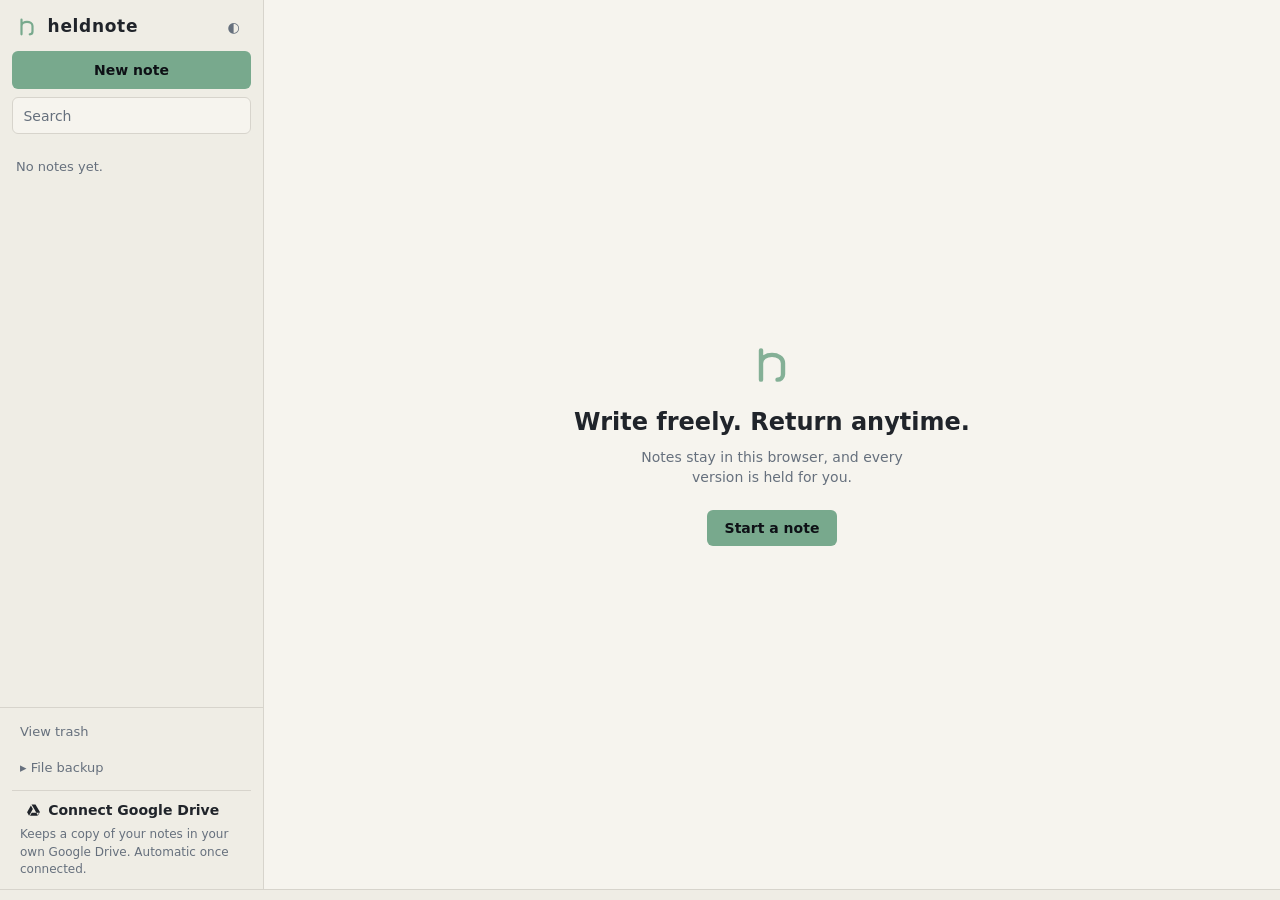
==== index.html @ 59166f47 "fix: QA round two — new-note focus race, hourly OAuth instead of per-action, honest backup status Ne" ====
<!doctype html>
<html lang="en">
<head>
  <meta charset="utf-8">
  <meta name="viewport" content="width=device-width, initial-scale=1">
  <title>Heldnote — local-first notes with version history</title>
  <meta name="description" content="Write freely. Return anytime. Local-first notes with version history.">
  <script>
    // Apply the stored theme before first paint to avoid a flash.
    try {
      const theme = localStorage.getItem('heldnote-theme');
      if (theme === 'dark' || theme === 'light') {
        document.documentElement.dataset.theme = theme;
      }
    } catch (e) { /* storage may be blocked; system preference applies */ }
  </script>
  <link rel="stylesheet" href="styles.css">
  <link rel="manifest" href="manifest.webmanifest">
  <link rel="icon" type="image/svg+xml" href="data:image/svg+xml,%3Csvg xmlns='http://www.w3.org/2000/svg' viewBox='0 0 36 36'%3E%3Crect x='2' y='3' width='32' height='22' rx='2' fill='%234E7A62' stroke='%2378A98D' stroke-width='1.5'/%3E%3Crect x='4' y='5' width='28' height='18' rx='1' fill='%230E1116'/%3E%3Cline x1='7' y1='10' x2='24' y2='10' stroke='%239FC7AE' stroke-width='1.2' stroke-linecap='round'/%3E%3Cline x1='7' y1='13.5' x2='22' y2='13.5' stroke='%239FC7AE' stroke-width='1.2' stroke-linecap='round'/%3E%3Cline x1='7' y1='17' x2='19' y2='17' stroke='%239FC7AE' stroke-width='1.2' stroke-linecap='round'/%3E%3Crect x='19.5' y='15.5' width='1.2' height='3' fill='%2378A98D'/%3E%3Crect x='15' y='25' width='6' height='4' fill='%234E7A62'/%3E%3Crect x='11' y='29' width='14' height='2.5' rx='1' fill='%234E7A62'/%3E%3C/svg%3E">
  <link rel="icon" type="image/png" sizes="32x32" href="icon-32.png">
  <link rel="apple-touch-icon" href="icon-180.png">
  <meta name="theme-color" content="#0E1116">
  <meta property="og:title" content="Heldnote">
  <meta property="og:description" content="Write freely. Return anytime. Local-first notes with version history.">
  <meta property="og:url" content="https://heldnote.app">
  <meta property="og:image" content="https://heldnote.app/icon-512.png">
</head>
<body>
  <div id="app">
    <div id="app-notices" aria-live="polite"></div>
    <aside id="notes-panel"></aside>
    <main id="editor-panel"></main>
    <aside id="history-panel" hidden></aside>
    <footer id="status-bar">
      <span id="status-revision"></span>
      <span id="status-retention"></span>
      <span id="status-notice" hidden></span>
      <span id="status-counts"></span>
    </footer>
  </div>
  <script type="module" src="app.js"></script>
</body>
</html>
---- styles.css ----
/* styles.css — Quiet Assurance. Tokens and rules from brand-brief.md §4–§7. */

:root {
  color-scheme: light dark;
  --ink-950: #0E1116;
  --ink-900: #171B22;
  --ink-800: #202630;
  --paper-100: #F2F0E8;
  --mist-400: #9CA6B4;
  --stone-300: #D7D4CC;
  --paper-50: #F6F4EE;
  --graphite-900: #20242A;
  --sage-500: #78A98D;
  --blue-500: #7295BA;
  --cyan-500: #73B8C8;
  --amber-500: #D4A65A;
  --coral-500: #D87970;

  --bg: var(--ink-950);
  --panel-bg: var(--ink-900);
  --elevated-bg: var(--ink-800);
  --text: var(--paper-100);
  --text-secondary: var(--mist-400);
  --border: var(--ink-800);
  --hover-bg: rgba(156, 166, 180, 0.08);
  --active-bg: rgba(156, 166, 180, 0.14);

  --font-ui: system-ui, -apple-system, BlinkMacSystemFont, "Segoe UI", sans-serif;
  --font-editor: ui-monospace, SFMono-Regular, Consolas, "Liberation Mono", monospace;

  --radius-control: 6px;
  --radius-panel: 8px;
  --radius-dialog: 10px;
  --motion-control: 150ms;
  --motion-panel: 210ms;
}

:root[data-theme="light"] {
  color-scheme: light;
  --bg: var(--paper-50);
  --panel-bg: #EFEDE5;
  --elevated-bg: #FFFFFF;
  --text: var(--graphite-900);
  --text-secondary: #66707D;
  --border: var(--stone-300);
  --hover-bg: rgba(32, 36, 42, 0.05);
  --active-bg: rgba(32, 36, 42, 0.09);
}

@media (prefers-color-scheme: light) {
  :root:not([data-theme="dark"]) {
    color-scheme: light;
    --bg: var(--paper-50);
    --panel-bg: #EFEDE5;
    --elevated-bg: #FFFFFF;
    --text: var(--graphite-900);
    --text-secondary: #66707D;
    --border: var(--stone-300);
    --hover-bg: rgba(32, 36, 42, 0.05);
    --active-bg: rgba(32, 36, 42, 0.09);
  }
}

@media (prefers-reduced-motion: reduce) {
  :root { --motion-control: 0ms; --motion-panel: 0ms; }
}

* { box-sizing: border-box; }

body {
  margin: 0;
  background: var(--bg);
  color: var(--text);
  font-family: var(--font-ui);
  font-size: 14px;
  line-height: 1.45;
}

button {
  font: inherit;
  color: inherit;
  background: none;
  border: none;
  border-radius: var(--radius-control);
  cursor: pointer;
  transition: background var(--motion-control) ease, border-color var(--motion-control) ease;
}
button:focus-visible, input:focus-visible, textarea:focus-visible, summary:focus-visible {
  outline: 2px solid var(--cyan-500);
  outline-offset: 2px;
}

/* ---- Frame -------------------------------------------------------------- */

#app {
  display: grid;
  grid-template-columns: 264px minmax(0, 1fr) auto;
  grid-template-rows: auto 1fr auto;
  height: 100vh;
  height: 100dvh;
}
#app-notices { grid-column: 1 / -1; grid-row: 1; }
#app-notices:empty { display: none; }
#app-notices .app-notice {
  padding: 0.55rem 1rem;
  border-bottom: 1px solid var(--border);
  background: var(--elevated-bg);
  color: var(--coral-500);
  font-size: 13px;
}
/* Browser-retention information (e.g. the standing Safari notice) is never
   colored like a save failure — brand-brief.md §4's usage rule keeps those
   two truths visually separate everywhere else in this app. */
#app-notices .app-notice.tone-info { color: var(--blue-500); }

/* ---- Sidebar ------------------------------------------------------------ */

#notes-panel {
  grid-column: 1;
  grid-row: 2;
  min-height: 0;
  display: flex;
  flex-direction: column;
  background: var(--panel-bg);
  border-right: 1px solid var(--border);
  position: relative; /* anchors the undo-banner overlay */
}

#brand {
  display: flex;
  align-items: center;
  gap: 0.6rem;
  padding: 0.9rem 1rem 0.75rem;
}
#brand svg { flex: none; display: block; }
#brand .brand-mark-stroke { stroke: var(--sage-500); }
#brand .wordmark {
  font-size: 17px;
  font-weight: 600;
  letter-spacing: 0.04em;
  color: var(--text);
}
#brand .brand-spacer { flex: 1; }

#theme-toggle {
  padding: 0.3rem 0.45rem;
  color: var(--text-secondary);
  line-height: 1;
}
#theme-toggle:hover { background: var(--hover-bg); color: var(--text); }

.sidebar-actions {
  display: flex;
  flex-direction: column;
  gap: 0.5rem;
  padding: 0 0.75rem 0.75rem;
}

#new-note {
  padding: 0.5rem 0.75rem;
  font-weight: 600;
  text-align: center;
  color: var(--ink-950);
  background: var(--sage-500);
  border: 1px solid transparent;
}
#new-note:hover { filter: brightness(1.07); }
#new-note:active { filter: brightness(0.96); }

#search {
  font: inherit;
  width: 100%;
  padding: 0.45rem 0.65rem;
  color: var(--text);
  background: var(--bg);
  border: 1px solid var(--border);
  border-radius: var(--radius-control);
}
#search::placeholder { color: var(--text-secondary); }

#note-list {
  list-style: none;
  margin: 0;
  padding: 0 0.5rem;
  overflow-y: auto;
  flex: 1;
  min-height: 0;
  scrollbar-width: thin;
  scrollbar-color: var(--border) transparent;
}
#note-list::-webkit-scrollbar { width: 8px; }
#note-list::-webkit-scrollbar-thumb { background: var(--border); border-radius: 4px; }
#note-list .list-heading {
  font-size: 12px;
  font-weight: 600;
  letter-spacing: 0.08em;
  text-transform: uppercase;
  color: var(--text-secondary);
  padding: 0.7rem 0.5rem 0.25rem;
}
#note-list .list-empty {
  padding: 0.75rem 0.5rem;
  color: var(--text-secondary);
  font-size: 13px;
}

.note-item {
  position: relative;
  border-radius: var(--radius-control);
  margin-bottom: 2px;
}
.note-item:hover { background: var(--hover-bg); }
.note-item.is-active {
  background: var(--active-bg);
  box-shadow: inset 2px 0 0 var(--sage-500);
}

.note-item .note-open {
  display: block;
  width: 100%;
  text-align: left;
  padding: 0.45rem 0.55rem;
  padding-right: 3.6rem;
}
.note-item .note-title {
  display: block;
  font-weight: 500;
  white-space: nowrap;
  overflow: hidden;
  text-overflow: ellipsis;
}
.note-item .note-time {
  display: block;
  font-size: 12px;
  color: var(--text-secondary);
  margin-top: 1px;
}

.note-item .note-actions {
  position: absolute;
  top: 50%;
  transform: translateY(-50%);
  right: 0.35rem;
  display: flex;
  gap: 2px;
  opacity: 0;
  transition: opacity var(--motion-control) ease;
}
.note-item:hover .note-actions,
.note-item:focus-within .note-actions { opacity: 1; }
.note-item.is-pinned .note-actions .action-pin { opacity: 1; }

.icon-button {
  padding: 0.35rem 0.5rem;
  font-size: 15px;
  line-height: 1;
  color: var(--text-secondary);
}
/* No hover on touch devices — the actions must simply be there. */
@media (hover: none) {
  .note-item .note-actions { opacity: 1; }
}
.icon-button:hover { background: var(--active-bg); color: var(--text); }
.icon-button.action-trash:hover { color: var(--coral-500); }

/* Trash rows keep visible text buttons — restore/delete must not hide.
   The title gets its own full-width line: on one line the two button labels
   consume the entire sidebar width and flex collapses the title to 0px,
   leaving two anonymous buttons — one of them permanent deletion. */
.note-item.trash-row {
  display: flex;
  flex-wrap: wrap;
  align-items: center;
  gap: 0.3rem 0.4rem;
  padding: 0.45rem 0.55rem;
}
.note-item.trash-row .note-title { flex: 1 0 100%; min-width: 0; font-weight: 500; }
.note-item.trash-row button {
  flex: none;
  font-size: 12px;
  padding: 0.25rem 0.5rem;
  border: 1px solid var(--border);
  background: var(--elevated-bg);
}
.note-item.trash-row button:hover { background: var(--hover-bg); }
.note-item.trash-row .trash-purge:hover { border-color: var(--coral-500); color: var(--coral-500); }

#undo-banner[hidden] { display: none; }
/* Overlay, not in-flow: an in-flow banner shifted the note rows under the
   cursor exactly while the user reached for Undo, and stole list height. */
#undo-banner {
  position: absolute;
  left: 0.6rem;
  right: 0.6rem;
  bottom: 0.6rem;
  z-index: 5;
  padding: 0.5rem 0.65rem;
  display: flex;
  align-items: center;
  gap: 0.5rem;
  font-size: 13px;
  background: var(--elevated-bg);
  border: 1px solid var(--border);
  border-radius: var(--radius-control);
  box-shadow: 0 4px 16px rgba(0, 0, 0, 0.25);
}
#undo-banner button {
  border: 1px solid var(--border);
  padding: 0.2rem 0.5rem;
  font-size: 12px;
}
#undo-banner button:hover { background: var(--hover-bg); }

.sidebar-footer {
  border-top: 1px solid var(--border);
  padding: 0.5rem 0.75rem 0.65rem;
}

#toggle-trash {
  width: 100%;
  text-align: left;
  padding: 0.4rem 0.5rem;
  color: var(--text-secondary);
  font-size: 13px;
}
#toggle-trash:hover { background: var(--hover-bg); color: var(--text); }

#backup-panel { margin-top: 0.25rem; }
#backup-panel summary {
  cursor: pointer;
  padding: 0.4rem 0.5rem;
  border-radius: var(--radius-control);
  color: var(--text-secondary);
  font-size: 13px;
  list-style: none;
}
#backup-panel summary::-webkit-details-marker { display: none; }
#backup-panel summary::before { content: "▸ "; }
#backup-panel[open] summary::before { content: "▾ "; }
#backup-panel summary:hover { background: var(--hover-bg); color: var(--text); }
#backup-panel .backup-actions {
  display: flex;
  flex-direction: column;
  gap: 0.35rem;
  padding: 0.35rem 0.5rem 0.1rem;
}
#backup-panel .backup-actions button {
  text-align: left;
  font-size: 13px;
  padding: 0.35rem 0.5rem;
  border: 1px solid var(--border);
  background: var(--elevated-bg);
}
#backup-panel .backup-actions button:hover { background: var(--hover-bg); }
#backup-status { font-size: 12px; color: var(--text-secondary); min-height: 1em; padding: 0.25rem 0.5rem; }

#drive-section[hidden] { display: none; }
#drive-section {
  margin-top: 0.4rem;
  padding-top: 0.5rem;
  border-top: 1px solid var(--border);
}
#drive-section .backup-actions { padding: 0 0.5rem; }
.drive-primary {
  display: flex;
  align-items: center;
  justify-content: center;
  gap: 0.45rem;
  font-weight: 600;
}
.drive-primary svg { flex: none; }
.drive-status { font-size: 12px; color: var(--text-secondary); min-height: 1em; padding: 0.3rem 0.5rem 0; }
#drive-section .backup-actions button[hidden] { display: none; }

/* ---- Editor ------------------------------------------------------------- */

#editor-panel {
  grid-column: 2;
  grid-row: 2;
  min-width: 0;
  min-height: 0;
  display: flex;
  flex-direction: column;
}

.editor-header {
  display: flex;
  align-items: baseline;
  gap: 0.75rem;
  width: 100%;
  max-width: 76ch;
  margin: 0 auto;
  padding: 0.85rem 1.25rem 0.5rem;
}
.editor-header .note-heading {
  font-size: 21px;
  font-weight: 600;
  margin: 0;
  min-width: 0;
  flex: 1;
  white-space: nowrap;
  overflow: hidden;
  text-overflow: ellipsis;
}
#toggle-history {
  flex: none;
  font-size: 13px;
  color: var(--text-secondary);
  padding: 0.3rem 0.6rem;
  border: 1px solid var(--border);
}
#toggle-history:hover { background: var(--hover-bg); color: var(--text); }
#toggle-history[aria-pressed="true"] {
  color: var(--cyan-500);
  border-color: var(--cyan-500);
}

textarea#editor {
  flex: 1;
  min-height: 0;
  width: 100%;
  max-width: 76ch;
  margin: 0 auto;
  font-family: var(--font-editor);
  font-size: 17px;
  line-height: 1.6;
  background: transparent;
  color: var(--text);
  border: none;
  resize: none;
  padding: 0.5rem 1.25rem 1.25rem;
}
textarea#editor:focus-visible { outline: none; }

/* Empty state — an invitation to act, not a blank void. */
.editor-empty {
  flex: 1;
  display: flex;
  flex-direction: column;
  align-items: center;
  justify-content: center;
  gap: 0.4rem;
  text-align: center;
  padding: 2rem;
}
.editor-empty svg { margin-bottom: 0.75rem; opacity: 0.9; }
.editor-empty .brand-mark-stroke { stroke: var(--sage-500); }
.editor-empty h2 { font-size: 24px; font-weight: 600; margin: 0; }
.editor-empty p { margin: 0; color: var(--text-secondary); max-width: 34ch; }
.editor-empty button {
  margin-top: 1rem;
  padding: 0.5rem 1.1rem;
  font-weight: 600;
  color: var(--ink-950);
  background: var(--sage-500);
}
.editor-empty button:hover { filter: brightness(1.07); }

/* ---- History panel ------------------------------------------------------ */

#history-panel {
  grid-column: 3;
  grid-row: 2;
  width: 300px;
  min-height: 0;
  overflow-y: auto;
  background: var(--panel-bg);
  border-left: 1px solid var(--border);
  padding: 0.75rem 1rem;
  transition: opacity var(--motion-panel) ease;
}
#history-panel[hidden] { display: none; }
#history-panel h2 {
  font-size: 14px;
  font-weight: 600;
  margin: 0.25rem 0 0.6rem;
}
#version-list { list-style: none; margin: 0; padding: 0; }
#version-list li { margin-bottom: 2px; }
#version-list button {
  width: 100%;
  text-align: left;
  padding: 0.4rem 0.55rem;
  font-size: 13px;
  color: var(--text-secondary);
}
#version-list button:hover { background: var(--hover-bg); color: var(--text); }
#version-list .version-empty { color: var(--text-secondary); font-size: 13px; padding: 0.4rem 0.55rem; }
#version-list .version-when { display: block; }
#version-list .version-snippet {
  display: block;
  margin-top: 1px;
  font-size: 12px;
  color: var(--text);
  opacity: 0.75;
  white-space: nowrap;
  overflow: hidden;
  text-overflow: ellipsis;
}

#version-preview { margin-top: 0.75rem; }
#version-preview pre {
  font-family: var(--font-editor);
  font-size: 12px;
  line-height: 1.5;
  background: var(--bg);
  border: 1px solid var(--border);
  border-radius: var(--radius-control);
  padding: 0.6rem;
  max-height: 40vh;
  overflow: auto;
  white-space: pre-wrap;
  word-break: break-word;
}
#version-preview .restore-version {
  margin-top: 0.5rem;
  width: 100%;
  padding: 0.5rem 0.6rem;
  font-size: 13px;
  font-weight: 600;
  color: var(--ink-950);
  background: var(--sage-500);
}
#version-preview .restore-version:hover { filter: brightness(1.07); }
#version-preview .restore-version:disabled { opacity: 0.6; filter: none; cursor: default; }
#version-preview .restore-caption {
  margin: 0.4rem 0 0;
  font-size: 12px;
  color: var(--text-secondary);
}
#history-notice { margin-top: 0.6rem; font-size: 13px; color: var(--coral-500); }

/* ---- Status bar --------------------------------------------------------- */

#status-bar {
  grid-column: 1 / -1;
  grid-row: 3;
  display: flex;
  align-items: center;
  gap: 1.25rem;
  padding: 0.32rem 1rem;
  font-size: 12.5px;
  font-weight: 500;
  color: var(--text-secondary);
  border-top: 1px solid var(--border);
  background: var(--panel-bg);
}
#status-counts { margin-left: auto; font-variant-numeric: tabular-nums; }
#status-revision.state-saved { color: var(--sage-500); }
#status-revision.state-failed { color: var(--coral-500); }
#status-retention.state-warning { color: var(--amber-500); }
#status-retention.state-info { color: var(--blue-500); }
#status-notice.state-warning { color: var(--amber-500); }
#status-notice[hidden] { display: none; }

/* The held indicator: a small dot that settles sage when a revision is
   stored. Calm, not celebratory — Quiet Assurance. */
#status-revision.state-saved::before {
  content: "●";
  margin-right: 0.35rem;
  font-size: 9px;
  vertical-align: 1px;
  animation: settle var(--motion-panel) ease;
}
@keyframes settle {
  from { opacity: 0.2; }
  to { opacity: 1; }
}

/* ---- Responsive --------------------------------------------------------- */

@media (max-width: 900px) {
  #history-panel { width: 260px; }
}

@media (max-width: 720px) {
  #app { grid-template-columns: 1fr; grid-template-rows: auto auto 1fr auto; }
  /* The panel itself scrolls on small screens. Without this, the fixed
     sections (brand, actions, footer, Drive) can exceed the panel's
     max-height: the note list's flex share computes to 0px height and the
     overflowing footer paints over the editor — QA's two mobile blockers. */
  #notes-panel {
    grid-column: 1;
    grid-row: 2;
    max-height: 46vh;
    overflow-y: auto;
    border-right: none;
    border-bottom: 1px solid var(--border);
  }
  #note-list { flex: none; min-height: 0; overflow-y: visible; }
  /* New note + Search stay reachable while the panel scrolls — QA lost both
     off the top of the 46vh sidebar. */
  .sidebar-actions {
    position: sticky;
    top: 0;
    z-index: 3;
    background: var(--panel-bg);
    padding-top: 0.5rem;
  }
  #editor-panel { grid-column: 1; grid-row: 3; }
  /* History becomes a bottom sheet so the editor (and its History toggle,
     the only way back) stays visible above it. */
  #history-panel {
    position: fixed;
    left: 0;
    right: 0;
    bottom: 0;
    width: auto;
    max-height: 55vh;
    border-left: none;
    border-top: 1px solid var(--border);
    box-shadow: 0 -8px 24px rgba(0, 0, 0, 0.25);
    z-index: 10;
  }
  #status-bar { grid-row: 4; flex-wrap: wrap; gap: 0.5rem 1rem; }
  textarea#editor { font-size: 16px; }
}
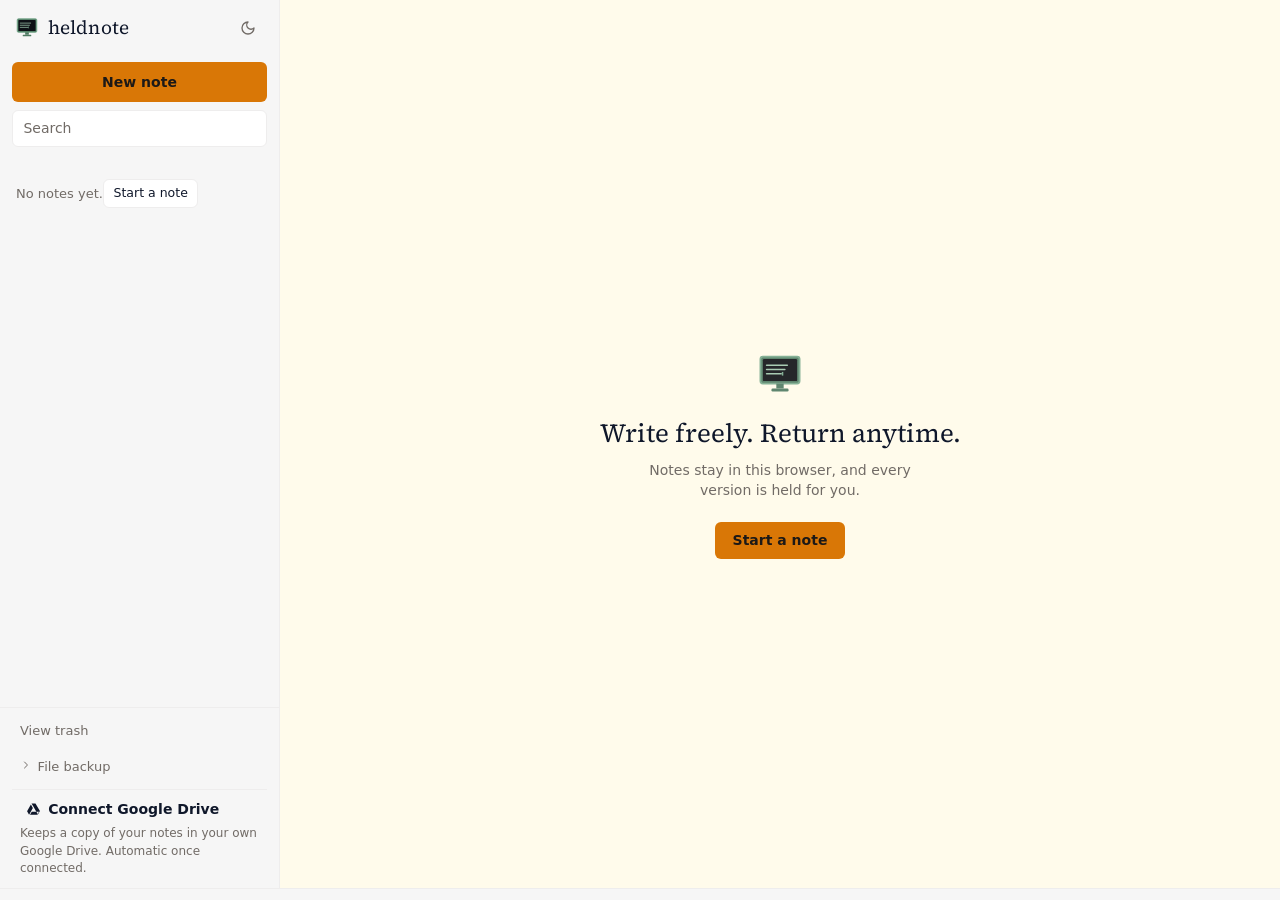
==== commit a9b506b4: "feat: Daylight Paper redesign — light-first warm UI, serif writing sheet, mobile-first shell Replace" ====
--- a/index.html
+++ b/index.html
@@ -14,12 +14,15 @@
       }
     } catch (e) { /* storage may be blocked; system preference applies */ }
   </script>
+  <link rel="preload" href="fonts/source-serif-4-latin.woff2" as="font" type="font/woff2" crossorigin>
   <link rel="stylesheet" href="styles.css">
   <link rel="manifest" href="manifest.webmanifest">
   <link rel="icon" type="image/svg+xml" href="data:image/svg+xml,%3Csvg xmlns='http://www.w3.org/2000/svg' viewBox='0 0 36 36'%3E%3Crect x='2' y='3' width='32' height='22' rx='2' fill='%234E7A62' stroke='%2378A98D' stroke-width='1.5'/%3E%3Crect x='4' y='5' width='28' height='18' rx='1' fill='%230E1116'/%3E%3Cline x1='7' y1='10' x2='24' y2='10' stroke='%239FC7AE' stroke-width='1.2' stroke-linecap='round'/%3E%3Cline x1='7' y1='13.5' x2='22' y2='13.5' stroke='%239FC7AE' stroke-width='1.2' stroke-linecap='round'/%3E%3Cline x1='7' y1='17' x2='19' y2='17' stroke='%239FC7AE' stroke-width='1.2' stroke-linecap='round'/%3E%3Crect x='19.5' y='15.5' width='1.2' height='3' fill='%2378A98D'/%3E%3Crect x='15' y='25' width='6' height='4' fill='%234E7A62'/%3E%3Crect x='11' y='29' width='14' height='2.5' rx='1' fill='%234E7A62'/%3E%3C/svg%3E">
   <link rel="icon" type="image/png" sizes="32x32" href="icon-32.png">
   <link rel="apple-touch-icon" href="icon-180.png">
-  <meta name="theme-color" content="#0E1116">
+  <meta name="theme-color" content="#FFFBEB" media="(prefers-color-scheme: light)">
+  <meta name="theme-color" content="#1C1917" media="(prefers-color-scheme: dark)">
+  <meta name="theme-color" content="#FFFBEB">
   <meta property="og:title" content="Heldnote">
   <meta property="og:description" content="Write freely. Return anytime. Local-first notes with version history.">
   <meta property="og:url" content="https://heldnote.app">
--- a/styles.css
+++ b/styles.css
@@ -1,32 +1,73 @@
-/* styles.css — Quiet Assurance. Tokens and rules from brand-brief.md §4–§7. */
-
+/* styles.css — Daylight Paper. Tokens and rules from docs/redesign-plan.md.
+   Light-first, warm, editorial: paper that happens to be in a browser.
+   Mobile-first: base styles are the <768px single-pane shell; wider
+   layouts are added in min-width queries (redesign-plan §4). */
+
+/* ---- Writing face ---------------------------------------------------------
+   Self-hosted (redesign-plan §3): the writing surface must not depend on a
+   third-party request — offline is exactly when a local-first notepad is
+   most likely to be open. latin-ext carries Turkish (ğ ş İ ı). */
+@font-face {
+  font-family: "Source Serif 4";
+  font-style: normal;
+  font-weight: 400;
+  font-display: swap;
+  src: url("fonts/source-serif-4-latin.woff2") format("woff2");
+  unicode-range: U+0000-00FF, U+0131, U+0152-0153, U+02BB-02BC, U+02C6, U+02DA, U+02DC, U+0304, U+0308, U+0329, U+2000-206F, U+20AC, U+2122, U+2191, U+2193, U+2212, U+2215, U+FEFF, U+FFFD;
+}
+@font-face {
+  font-family: "Source Serif 4";
+  font-style: normal;
+  font-weight: 400;
+  font-display: swap;
+  src: url("fonts/source-serif-4-latin-ext.woff2") format("woff2");
+  unicode-range: U+0100-02BA, U+02BD-02C5, U+02C7-02CC, U+02CE-02D7, U+02DD-02FF, U+0304, U+0308, U+0329, U+1D00-1DBF, U+1E00-1E9F, U+1EF2-1EFF, U+2020, U+20A0-20AB, U+20AD-20C0, U+2113, U+2C60-2C7F, U+A720-A7FF;
+}
+
+/* ---- Tokens ---------------------------------------------------------------
+   Light is the default scheme. Every value here was contrast-measured on
+   2026-08-19 (see redesign-plan §2/§5 and the implementation notes):
+   - --text-secondary is #716B66, NOT the plan's #78716C: the plan measured
+     that one only on --bg (4.59:1); on --panel-bg it is 4.44:1 and fails.
+     #716B66 measures 4.86:1 on panel, 5.07:1 on bg.
+   - --accent (#B45309, 4.84:1 on bg) is for text, links and focus;
+     --accent-surface (#D97706, 3.07:1 vs bg) is for fills and icons ONLY.
+     Do not collapse them (redesign-plan §2).
+   - The functional set (--ok/--info/--warn/--danger) is deliberately not
+     the brand accent; every use pairs with a label or icon, never color
+     alone (redesign-plan §5 — the two-fact honesty rule). */
 :root {
-  color-scheme: light dark;
-  --ink-950: #0E1116;
-  --ink-900: #171B22;
-  --ink-800: #202630;
-  --paper-100: #F2F0E8;
-  --mist-400: #9CA6B4;
-  --stone-300: #D7D4CC;
-  --paper-50: #F6F4EE;
-  --graphite-900: #20242A;
-  --sage-500: #78A98D;
-  --blue-500: #7295BA;
-  --cyan-500: #73B8C8;
-  --amber-500: #D4A65A;
-  --coral-500: #D87970;
-
-  --bg: var(--ink-950);
-  --panel-bg: var(--ink-900);
-  --elevated-bg: var(--ink-800);
-  --text: var(--paper-100);
-  --text-secondary: var(--mist-400);
-  --border: var(--ink-800);
-  --hover-bg: rgba(156, 166, 180, 0.08);
-  --active-bg: rgba(156, 166, 180, 0.14);
+  color-scheme: light;
+
+  --bg: #FFFBEB;
+  --panel-bg: #F6F6F6;
+  --elevated-bg: #FFFFFF;
+  --text: #0F172A;
+  --text-secondary: #716B66;
+  --border: #EEEDED;
+  --accent: #B45309;
+  --accent-surface: #D97706;
+  --on-accent: #1C1917;        /* 5.49:1 on --accent-surface */
+  --hover-bg: rgba(28, 25, 23, 0.05);
+  --active-bg: rgba(28, 25, 23, 0.09);
+  --selection: rgba(217, 119, 6, 0.22);
+  --sheet-shadow: 0 1px 2px rgba(28, 25, 23, 0.04), 0 8px 24px rgba(28, 25, 23, 0.05);
+
+  /* Functional states — measured on both --bg and --panel-bg (4.5:1+). */
+  --ok: #15803D;
+  --info: #1D4ED8;
+  --warn: #92400E;
+  --danger: #B91C1C;
 
   --font-ui: system-ui, -apple-system, BlinkMacSystemFont, "Segoe UI", sans-serif;
-  --font-editor: ui-monospace, SFMono-Regular, Consolas, "Liberation Mono", monospace;
+  --font-writing: "Source Serif 4", Charter, "Bitstream Charter", "Iowan Old Style", Georgia, serif;
+
+  /* Spacing scale (density 5 / standard): 16 / 24 / 32 / 48 / 64. */
+  --space-1: 16px;
+  --space-2: 24px;
+  --space-3: 32px;
+  --space-4: 48px;
+  --space-5: 64px;
 
   --radius-control: 6px;
   --radius-panel: 8px;
@@ -35,29 +76,51 @@
   --motion-panel: 210ms;
 }
 
-:root[data-theme="light"] {
-  color-scheme: light;
-  --bg: var(--paper-50);
-  --panel-bg: #EFEDE5;
-  --elevated-bg: #FFFFFF;
-  --text: var(--graphite-900);
-  --text-secondary: #66707D;
-  --border: var(--stone-300);
-  --hover-bg: rgba(32, 36, 42, 0.05);
-  --active-bg: rgba(32, 36, 42, 0.09);
-}
-
-@media (prefers-color-scheme: light) {
-  :root:not([data-theme="dark"]) {
-    color-scheme: light;
-    --bg: var(--paper-50);
-    --panel-bg: #EFEDE5;
-    --elevated-bg: #FFFFFF;
-    --text: var(--graphite-900);
-    --text-secondary: #66707D;
-    --border: var(--stone-300);
-    --hover-bg: rgba(32, 36, 42, 0.05);
-    --active-bg: rgba(32, 36, 42, 0.09);
+/* Dark — the warm counterpart (redesign-plan §2), secondary mode.
+   Measured 2026-08-19: all text/functional values clear 4.5:1 on every
+   surface they appear on. --warn is #F97316, NOT the light value: on dark
+   panels #92400E is illegible, and #F97316 is the most separable orange
+   from the #FBBF24 accent that still passes (they remain close in
+   luminance — one more reason warning states always carry a label). */
+:root[data-theme="dark"] {
+  color-scheme: dark;
+  --bg: #1C1917;
+  --panel-bg: #262220;
+  --elevated-bg: #2E2A27;
+  --text: #FAF9F6;
+  --text-secondary: #A8A29E;
+  --border: #3A3532;
+  --accent: #FBBF24;
+  --accent-surface: #D97706;
+  --hover-bg: rgba(250, 249, 246, 0.06);
+  --active-bg: rgba(250, 249, 246, 0.11);
+  --selection: rgba(251, 191, 36, 0.30);
+  --sheet-shadow: 0 1px 2px rgba(0, 0, 0, 0.2), 0 8px 24px rgba(0, 0, 0, 0.25);
+  --ok: #4ADE80;
+  --info: #60A5FA;
+  --warn: #F97316;
+  --danger: #F87171;
+}
+
+@media (prefers-color-scheme: dark) {
+  :root:not([data-theme="light"]) {
+    color-scheme: dark;
+    --bg: #1C1917;
+    --panel-bg: #262220;
+    --elevated-bg: #2E2A27;
+    --text: #FAF9F6;
+    --text-secondary: #A8A29E;
+    --border: #3A3532;
+    --accent: #FBBF24;
+    --accent-surface: #D97706;
+    --hover-bg: rgba(250, 249, 246, 0.06);
+    --active-bg: rgba(250, 249, 246, 0.11);
+    --selection: rgba(251, 191, 36, 0.30);
+    --sheet-shadow: 0 1px 2px rgba(0, 0, 0, 0.2), 0 8px 24px rgba(0, 0, 0, 0.25);
+    --ok: #4ADE80;
+    --info: #60A5FA;
+    --warn: #F97316;
+    --danger: #F87171;
   }
 }
 
@@ -76,6 +139,8 @@
   line-height: 1.45;
 }
 
+::selection { background: var(--selection); }
+
 button {
   font: inherit;
   color: inherit;
@@ -83,69 +148,76 @@
   border: none;
   border-radius: var(--radius-control);
   cursor: pointer;
-  transition: background var(--motion-control) ease, border-color var(--motion-control) ease;
-}
-button:focus-visible, input:focus-visible, textarea:focus-visible, summary:focus-visible {
-  outline: 2px solid var(--cyan-500);
+  transition: background var(--motion-control) ease, border-color var(--motion-control) ease, color var(--motion-control) ease;
+}
+button svg { flex: none; }
+button:focus-visible, input:focus-visible, textarea:focus-visible, summary:focus-visible, a:focus-visible {
+  /* Focus uses --accent, never --accent-surface (redesign-plan §10). */
+  outline: 2px solid var(--accent);
   outline-offset: 2px;
 }
 
-/* ---- Frame -------------------------------------------------------------- */
+/* ---- Frame ----------------------------------------------------------------
+   Base = mobile: one pane at a time. #app carries data-view="list"|"editor";
+   app.js owns it (including real back behavior via history state). */
 
 #app {
-  display: grid;
-  grid-template-columns: 264px minmax(0, 1fr) auto;
-  grid-template-rows: auto 1fr auto;
+  display: flex;
+  flex-direction: column;
   height: 100vh;
   height: 100dvh;
 }
-#app-notices { grid-column: 1 / -1; grid-row: 1; }
 #app-notices:empty { display: none; }
 #app-notices .app-notice {
   padding: 0.55rem 1rem;
   border-bottom: 1px solid var(--border);
   background: var(--elevated-bg);
-  color: var(--coral-500);
+  color: var(--danger);
   font-size: 13px;
 }
 /* Browser-retention information (e.g. the standing Safari notice) is never
-   colored like a save failure — brand-brief.md §4's usage rule keeps those
-   two truths visually separate everywhere else in this app. */
-#app-notices .app-notice.tone-info { color: var(--blue-500); }
-
-/* ---- Sidebar ------------------------------------------------------------ */
+   colored like a save failure — the two-fact honesty rule keeps those
+   truths visually separate everywhere in this app (redesign-plan §5). */
+#app-notices .app-notice.tone-info { color: var(--info); }
+
+/* Single-pane switching. No data-view attribute behaves as the list view,
+   so the pre-boot frame never flashes an empty editor. */
+#app:not([data-view="editor"]) #editor-panel { display: none; }
+#app[data-view="editor"] #notes-panel { display: none; }
+
+/* ---- Sidebar / notes list ------------------------------------------------ */
 
 #notes-panel {
-  grid-column: 1;
-  grid-row: 2;
+  flex: 1;
   min-height: 0;
   display: flex;
   flex-direction: column;
   background: var(--panel-bg);
-  border-right: 1px solid var(--border);
   position: relative; /* anchors the undo-banner overlay */
+  /* The panel itself scrolls on small screens; the action row is sticky. */
+  overflow-y: auto;
 }
 
 #brand {
   display: flex;
   align-items: center;
   gap: 0.6rem;
-  padding: 0.9rem 1rem 0.75rem;
+  padding: 0.9rem var(--space-1) 0.75rem;
 }
 #brand svg { flex: none; display: block; }
-#brand .brand-mark-stroke { stroke: var(--sage-500); }
 #brand .wordmark {
-  font-size: 17px;
-  font-weight: 600;
-  letter-spacing: 0.04em;
+  font-family: var(--font-writing);
+  font-size: 19px;
+  font-weight: 400;
+  letter-spacing: 0.01em;
   color: var(--text);
 }
 #brand .brand-spacer { flex: 1; }
 
 #theme-toggle {
-  padding: 0.3rem 0.45rem;
-  color: var(--text-secondary);
-  line-height: 1;
+  padding: 0.35rem 0.45rem;
+  color: var(--text-secondary);
+  line-height: 0;
 }
 #theme-toggle:hover { background: var(--hover-bg); color: var(--text); }
 
@@ -154,25 +226,31 @@
   flex-direction: column;
   gap: 0.5rem;
   padding: 0 0.75rem 0.75rem;
+  /* New note + Search stay reachable while the panel scrolls. */
+  position: sticky;
+  top: 0;
+  z-index: 3;
+  background: var(--panel-bg);
+  padding-top: 0.5rem;
 }
 
 #new-note {
-  padding: 0.5rem 0.75rem;
+  padding: 0.55rem 0.75rem;
   font-weight: 600;
   text-align: center;
-  color: var(--ink-950);
-  background: var(--sage-500);
+  color: var(--on-accent);
+  background: var(--accent-surface);
   border: 1px solid transparent;
 }
-#new-note:hover { filter: brightness(1.07); }
-#new-note:active { filter: brightness(0.96); }
+#new-note:hover { filter: brightness(1.06); }
+#new-note:active { filter: brightness(0.95); }
 
 #search {
   font: inherit;
   width: 100%;
   padding: 0.45rem 0.65rem;
   color: var(--text);
-  background: var(--bg);
+  background: var(--elevated-bg);
   border: 1px solid var(--border);
   border-radius: var(--radius-control);
 }
@@ -182,8 +260,9 @@
   list-style: none;
   margin: 0;
   padding: 0 0.5rem;
-  overflow-y: auto;
-  flex: 1;
+  /* Mobile: the panel is the scroll container and the list flows in it.
+     >=768px flips this: the list scrolls internally, the footer stays put. */
+  flex: none;
   min-height: 0;
   scrollbar-width: thin;
   scrollbar-color: var(--border) transparent;
@@ -198,11 +277,28 @@
   color: var(--text-secondary);
   padding: 0.7rem 0.5rem 0.25rem;
 }
+/* Empty states are invitations to act: message + action (redesign-plan §6). */
 #note-list .list-empty {
   padding: 0.75rem 0.5rem;
   color: var(--text-secondary);
   font-size: 13px;
 }
+#note-list .list-empty .empty-query {
+  display: block;
+  color: var(--text);
+  margin-top: 2px;
+  word-break: break-word;
+}
+#note-list .list-empty .empty-action {
+  display: inline-block;
+  margin-top: 0.5rem;
+  padding: 0.3rem 0.6rem;
+  font-size: 12.5px;
+  border: 1px solid var(--border);
+  background: var(--elevated-bg);
+  color: var(--text);
+}
+#note-list .list-empty .empty-action:hover { background: var(--hover-bg); }
 
 .note-item {
   position: relative;
@@ -212,7 +308,7 @@
 .note-item:hover { background: var(--hover-bg); }
 .note-item.is-active {
   background: var(--active-bg);
-  box-shadow: inset 2px 0 0 var(--sage-500);
+  box-shadow: inset 2px 0 0 var(--accent-surface);
 }
 
 .note-item .note-open {
@@ -220,7 +316,7 @@
   width: 100%;
   text-align: left;
   padding: 0.45rem 0.55rem;
-  padding-right: 3.6rem;
+  padding-right: 3.9rem;
 }
 .note-item .note-title {
   display: block;
@@ -248,12 +344,11 @@
 }
 .note-item:hover .note-actions,
 .note-item:focus-within .note-actions { opacity: 1; }
-.note-item.is-pinned .note-actions .action-pin { opacity: 1; }
+.note-item.is-pinned .note-actions .action-pin { opacity: 1; color: var(--accent); }
 
 .icon-button {
-  padding: 0.35rem 0.5rem;
-  font-size: 15px;
-  line-height: 1;
+  padding: 0.4rem 0.45rem;
+  line-height: 0;
   color: var(--text-secondary);
 }
 /* No hover on touch devices — the actions must simply be there. */
@@ -261,7 +356,7 @@
   .note-item .note-actions { opacity: 1; }
 }
 .icon-button:hover { background: var(--active-bg); color: var(--text); }
-.icon-button.action-trash:hover { color: var(--coral-500); }
+.icon-button.action-trash:hover { color: var(--danger); }
 
 /* Trash rows keep visible text buttons — restore/delete must not hide.
    The title gets its own full-width line: on one line the two button labels
@@ -283,16 +378,17 @@
   background: var(--elevated-bg);
 }
 .note-item.trash-row button:hover { background: var(--hover-bg); }
-.note-item.trash-row .trash-purge:hover { border-color: var(--coral-500); color: var(--coral-500); }
+.note-item.trash-row .trash-purge:hover { border-color: var(--danger); color: var(--danger); }
 
 #undo-banner[hidden] { display: none; }
-/* Overlay, not in-flow: an in-flow banner shifted the note rows under the
-   cursor exactly while the user reached for Undo, and stole list height. */
+/* Kept out of the list's flow: an in-flow banner shifted the note rows under
+   the cursor exactly while the user reached for Undo, and stole list height.
+   Mobile (scrolling panel): sticky pins it above the footer while scrolled.
+   Desktop (non-scrolling panel): absolute overlay — see the 768px block. */
 #undo-banner {
-  position: absolute;
-  left: 0.6rem;
-  right: 0.6rem;
+  position: sticky;
   bottom: 0.6rem;
+  margin: 0 0.6rem;
   z-index: 5;
   padding: 0.5rem 0.65rem;
   display: flex;
@@ -302,7 +398,7 @@
   background: var(--elevated-bg);
   border: 1px solid var(--border);
   border-radius: var(--radius-control);
-  box-shadow: 0 4px 16px rgba(0, 0, 0, 0.25);
+  box-shadow: var(--sheet-shadow);
 }
 #undo-banner button {
   border: 1px solid var(--border);
@@ -328,6 +424,9 @@
 #backup-panel { margin-top: 0.25rem; }
 #backup-panel summary {
   cursor: pointer;
+  display: flex;
+  align-items: center;
+  gap: 0.35rem;
   padding: 0.4rem 0.5rem;
   border-radius: var(--radius-control);
   color: var(--text-secondary);
@@ -335,8 +434,10 @@
   list-style: none;
 }
 #backup-panel summary::-webkit-details-marker { display: none; }
-#backup-panel summary::before { content: "▸ "; }
-#backup-panel[open] summary::before { content: "▾ "; }
+#backup-panel summary .summary-chevron {
+  transition: transform var(--motion-control) ease;
+}
+#backup-panel[open] summary .summary-chevron { transform: rotate(90deg); }
 #backup-panel summary:hover { background: var(--hover-bg); color: var(--text); }
 #backup-panel .backup-actions {
   display: flex;
@@ -372,29 +473,41 @@
 .drive-status { font-size: 12px; color: var(--text-secondary); min-height: 1em; padding: 0.3rem 0.5rem 0; }
 #drive-section .backup-actions button[hidden] { display: none; }
 
-/* ---- Editor ------------------------------------------------------------- */
+/* ---- Editor: the sheet -----------------------------------------------------
+   The signature surface of Daylight Paper: the writing column is a sheet of
+   paper on the cream desk. Full-bleed on mobile; edged, raised and centered
+   from 768px up. The measure never exceeds ~68ch even as the pane widens. */
 
 #editor-panel {
-  grid-column: 2;
-  grid-row: 2;
+  flex: 1;
   min-width: 0;
   min-height: 0;
   display: flex;
   flex-direction: column;
+  background: var(--bg);
+}
+
+.editor-sheet {
+  flex: 1;
+  min-height: 0;
+  display: flex;
+  flex-direction: column;
+  width: 100%;
+  background: var(--elevated-bg);
 }
 
 .editor-header {
   display: flex;
-  align-items: baseline;
-  gap: 0.75rem;
+  align-items: center;
+  flex-wrap: wrap;
+  gap: 0.3rem 0.6rem;
   width: 100%;
-  max-width: 76ch;
-  margin: 0 auto;
-  padding: 0.85rem 1.25rem 0.5rem;
+  padding: 0.75rem var(--space-1) 0.4rem;
 }
 .editor-header .note-heading {
-  font-size: 21px;
-  font-weight: 600;
+  font-family: var(--font-writing);
+  font-size: 20px;
+  font-weight: 400;
   margin: 0;
   min-width: 0;
   flex: 1;
@@ -402,35 +515,135 @@
   overflow: hidden;
   text-overflow: ellipsis;
 }
-#toggle-history {
+
+/* Mobile back control — hidden at >=768px where the list is always visible. */
+#editor-back {
+  display: flex;
+  align-items: center;
+  gap: 0.2rem;
   flex: none;
-  font-size: 13px;
-  color: var(--text-secondary);
-  padding: 0.3rem 0.6rem;
-  border: 1px solid var(--border);
-}
-#toggle-history:hover { background: var(--hover-bg); color: var(--text); }
-#toggle-history[aria-pressed="true"] {
-  color: var(--cyan-500);
-  border-color: var(--cyan-500);
+  margin-left: -0.4rem;
+  padding: 0.35rem 0.55rem 0.35rem 0.3rem;
+  font-size: 13px;
+  color: var(--accent);
+}
+#editor-back:hover { background: var(--hover-bg); }
+
+.editor-tools {
+  display: flex;
+  align-items: center;
+  gap: 0.25rem;
+  /* Mobile: the tools take their own full row under back + title; a single
+     row of nine controls would overflow a 375px sheet. Reset at >=768px. */
+  flex: 1 0 100%;
+}
+.editor-tools button {
+  font-size: 13px;
+  line-height: 1;
+  padding: 0.35rem 0.5rem;
+  color: var(--text-secondary);
+  border: 1px solid transparent;
+}
+.editor-tools button:hover { background: var(--hover-bg); color: var(--text); }
+.editor-tools button[aria-pressed="true"] { color: var(--accent); }
+.editor-tools #toggle-history { border: 1px solid var(--border); margin-left: 0.35rem; }
+.editor-tools #toggle-history[aria-pressed="true"] {
+  color: var(--accent);
+  border-color: currentColor;
 }
 
 textarea#editor {
   flex: 1;
   min-height: 0;
   width: 100%;
-  max-width: 76ch;
-  margin: 0 auto;
-  font-family: var(--font-editor);
-  font-size: 17px;
-  line-height: 1.6;
+  font-family: var(--font-writing);
+  font-size: 18px;
+  /* Reading rhythm, not form-field rhythm (redesign-plan §3). */
+  line-height: 1.7;
   background: transparent;
   color: var(--text);
+  /* The sheet is the box; the amber caret is the focus. */
   border: none;
   resize: none;
-  padding: 0.5rem 1.25rem 1.25rem;
+  caret-color: var(--accent);
+  padding: 0.4rem var(--space-1) var(--space-2);
 }
 textarea#editor:focus-visible { outline: none; }
+textarea#editor::selection { background: var(--selection); }
+
+#find-bar[hidden] { display: none; }
+#find-bar {
+  display: flex;
+  align-items: center;
+  gap: 0.35rem;
+  flex-wrap: wrap;
+  width: 100%;
+  padding: 0.35rem var(--space-1) 0.5rem;
+  font-size: 13px;
+}
+#find-bar input[type="text"] {
+  font: inherit;
+  color: var(--text);
+  background: var(--bg);
+  border: 1px solid var(--border);
+  border-radius: var(--radius-control);
+  padding: 0.3rem 0.5rem;
+  min-width: 0;
+}
+#find-input { flex: 2 1 8rem; }
+#replace-input { flex: 2 1 8rem; }
+#find-count { color: var(--text-secondary); min-width: 2.5rem; text-align: center; font-variant-numeric: tabular-nums; }
+#find-bar button {
+  padding: 0.3rem 0.5rem;
+  border: 1px solid var(--border);
+  background: var(--bg);
+  color: var(--text-secondary);
+}
+#find-bar button:hover { background: var(--hover-bg); color: var(--text); }
+.find-flag {
+  display: flex;
+  align-items: center;
+  gap: 0.2rem;
+  color: var(--text-secondary);
+  font-size: 12px;
+  cursor: pointer;
+  user-select: none;
+}
+.find-flag input { accent-color: var(--accent-surface); }
+
+/* The confirmation HUD (150ms in, 2s out, pointer-events none — it can
+   confirm but never interrupt). */
+#hud {
+  position: fixed;
+  top: 50%;
+  left: 50%;
+  transform: translate(-50%, -50%) scale(0.95);
+  background: rgba(28, 25, 23, 0.55);
+  backdrop-filter: blur(10px);
+  -webkit-backdrop-filter: blur(10px);
+  border-radius: 22px;
+  padding: 26px 38px 22px;
+  min-width: 150px;
+  text-align: center;
+  opacity: 0;
+  pointer-events: none;
+  z-index: 100;
+  transition: opacity 0.15s ease-out, transform 0.15s ease-out;
+}
+#hud.show { opacity: 1; transform: translate(-50%, -50%) scale(1); }
+#hud.out { opacity: 0; transform: translate(-50%, -50%) scale(0.95); transition: opacity 2s, transform 2s; }
+#hud .hud-mark {
+  width: 84px;
+  height: 84px;
+  margin: 0 auto 10px;
+  border-radius: 50%;
+  background: rgba(255, 255, 255, 0.14);
+  color: #fff;
+  display: flex;
+  align-items: center;
+  justify-content: center;
+}
+#hud .hud-label { color: #fff; font-size: 18px; font-weight: 700; }
 
 /* Empty state — an invitation to act, not a blank void. */
 .editor-empty {
@@ -441,58 +654,83 @@
   justify-content: center;
   gap: 0.4rem;
   text-align: center;
-  padding: 2rem;
+  padding: var(--space-3);
 }
 .editor-empty svg { margin-bottom: 0.75rem; opacity: 0.9; }
-.editor-empty .brand-mark-stroke { stroke: var(--sage-500); }
-.editor-empty h2 { font-size: 24px; font-weight: 600; margin: 0; }
+.editor-empty h2 {
+  font-family: var(--font-writing);
+  font-size: 26px;
+  font-weight: 400;
+  margin: 0;
+}
 .editor-empty p { margin: 0; color: var(--text-secondary); max-width: 34ch; }
 .editor-empty button {
-  margin-top: 1rem;
+  margin-top: var(--space-1);
   padding: 0.5rem 1.1rem;
   font-weight: 600;
-  color: var(--ink-950);
-  background: var(--sage-500);
-}
-.editor-empty button:hover { filter: brightness(1.07); }
-
-/* ---- History panel ------------------------------------------------------ */
+  color: var(--on-accent);
+  background: var(--accent-surface);
+}
+.editor-empty button:hover { filter: brightness(1.06); }
+
+/* ---- History panel ---------------------------------------------------------
+   Mobile: a full-height sheet over the editor, with its own close control
+   (the toggle underneath may be covered — redesign-plan §4). */
 
 #history-panel {
-  grid-column: 3;
-  grid-row: 2;
-  width: 300px;
-  min-height: 0;
+  position: fixed;
+  left: 0;
+  right: 0;
+  bottom: 0;
+  top: max(3rem, 8dvh);
   overflow-y: auto;
   background: var(--panel-bg);
-  border-left: 1px solid var(--border);
-  padding: 0.75rem 1rem;
+  border-top: 1px solid var(--border);
+  border-radius: var(--radius-dialog) var(--radius-dialog) 0 0;
+  box-shadow: 0 -8px 32px rgba(28, 25, 23, 0.18);
+  padding: 0.75rem var(--space-1);
+  z-index: 10;
   transition: opacity var(--motion-panel) ease;
 }
 #history-panel[hidden] { display: none; }
-#history-panel h2 {
+.history-head {
+  display: flex;
+  align-items: center;
+  justify-content: space-between;
+  gap: 0.5rem;
+  margin: 0.1rem 0 0.6rem;
+}
+.history-head h2 {
   font-size: 14px;
   font-weight: 600;
-  margin: 0.25rem 0 0.6rem;
-}
+  margin: 0;
+}
+#history-close {
+  padding: 0.35rem 0.45rem;
+  line-height: 0;
+  color: var(--text-secondary);
+}
+#history-close:hover { background: var(--hover-bg); color: var(--text); }
+
 #version-list { list-style: none; margin: 0; padding: 0; }
 #version-list li { margin-bottom: 2px; }
-#version-list button {
+#version-list > li > button {
   width: 100%;
   text-align: left;
   padding: 0.4rem 0.55rem;
   font-size: 13px;
   color: var(--text-secondary);
 }
-#version-list button:hover { background: var(--hover-bg); color: var(--text); }
+#version-list > li > button:hover { background: var(--hover-bg); color: var(--text); }
 #version-list .version-empty { color: var(--text-secondary); font-size: 13px; padding: 0.4rem 0.55rem; }
-#version-list .version-when { display: block; }
+#version-list .version-when { display: block; font-variant-numeric: tabular-nums; }
 #version-list .version-snippet {
   display: block;
   margin-top: 1px;
-  font-size: 12px;
+  font-family: var(--font-writing);
+  font-size: 12.5px;
   color: var(--text);
-  opacity: 0.75;
+  opacity: 0.8;
   white-space: nowrap;
   overflow: hidden;
   text-overflow: ellipsis;
@@ -500,13 +738,13 @@
 
 #version-preview { margin-top: 0.75rem; }
 #version-preview pre {
-  font-family: var(--font-editor);
-  font-size: 12px;
-  line-height: 1.5;
-  background: var(--bg);
+  font-family: var(--font-writing);
+  font-size: 13px;
+  line-height: 1.6;
+  background: var(--elevated-bg);
   border: 1px solid var(--border);
   border-radius: var(--radius-control);
-  padding: 0.6rem;
+  padding: 0.6rem 0.7rem;
   max-height: 40vh;
   overflow: auto;
   white-space: pre-wrap;
@@ -518,27 +756,30 @@
   padding: 0.5rem 0.6rem;
   font-size: 13px;
   font-weight: 600;
-  color: var(--ink-950);
-  background: var(--sage-500);
-}
-#version-preview .restore-version:hover { filter: brightness(1.07); }
+  color: var(--on-accent);
+  background: var(--accent-surface);
+}
+#version-preview .restore-version:hover { filter: brightness(1.06); }
 #version-preview .restore-version:disabled { opacity: 0.6; filter: none; cursor: default; }
 #version-preview .restore-caption {
   margin: 0.4rem 0 0;
   font-size: 12px;
   color: var(--text-secondary);
 }
-#history-notice { margin-top: 0.6rem; font-size: 13px; color: var(--coral-500); }
-
-/* ---- Status bar --------------------------------------------------------- */
+#history-notice { margin-top: 0.6rem; font-size: 13px; color: var(--danger); }
+
+/* ---- Status bar -------------------------------------------------------------
+   Two separate facts, always: what Heldnote stored, and what the browser
+   promises about keeping it. They never merge and never share a color
+   (redesign-plan §5). None of the functional colors is the brand accent. */
 
 #status-bar {
-  grid-column: 1 / -1;
-  grid-row: 3;
-  display: flex;
-  align-items: center;
-  gap: 1.25rem;
-  padding: 0.32rem 1rem;
+  flex: none;
+  display: flex;
+  align-items: center;
+  flex-wrap: wrap;
+  gap: 0.4rem 1.25rem;
+  padding: 0.35rem var(--space-1);
   font-size: 12.5px;
   font-weight: 500;
   color: var(--text-secondary);
@@ -546,15 +787,15 @@
   background: var(--panel-bg);
 }
 #status-counts { margin-left: auto; font-variant-numeric: tabular-nums; }
-#status-revision.state-saved { color: var(--sage-500); }
-#status-revision.state-failed { color: var(--coral-500); }
-#status-retention.state-warning { color: var(--amber-500); }
-#status-retention.state-info { color: var(--blue-500); }
-#status-notice.state-warning { color: var(--amber-500); }
+#status-revision.state-saved { color: var(--ok); }
+#status-revision.state-failed { color: var(--danger); }
+#status-retention.state-warning { color: var(--warn); }
+#status-retention.state-info { color: var(--info); }
+#status-notice.state-warning { color: var(--warn); }
 #status-notice[hidden] { display: none; }
 
-/* The held indicator: a small dot that settles sage when a revision is
-   stored. Calm, not celebratory — Quiet Assurance. */
+/* The held indicator: a small dot that settles when a revision is stored.
+   Calm, not celebratory. */
 #status-revision.state-saved::before {
   content: "●";
   margin-right: 0.35rem;
@@ -567,51 +808,87 @@
   to { opacity: 1; }
 }
 
-/* ---- Responsive --------------------------------------------------------- */
-
-@media (max-width: 900px) {
-  #history-panel { width: 260px; }
-}
-
-@media (max-width: 720px) {
-  #app { grid-template-columns: 1fr; grid-template-rows: auto auto 1fr auto; }
-  /* The panel itself scrolls on small screens. Without this, the fixed
-     sections (brand, actions, footer, Drive) can exceed the panel's
-     max-height: the note list's flex share computes to 0px height and the
-     overflowing footer paints over the editor — QA's two mobile blockers. */
+/* ---- >= 768px: list + editor side by side --------------------------------- */
+
+@media (min-width: 768px) {
+  #app {
+    display: grid;
+    grid-template-columns: 264px minmax(0, 1fr);
+    grid-template-rows: auto 1fr auto;
+  }
+  #app-notices { grid-column: 1 / -1; grid-row: 1; }
+
+  /* Both panes are always visible; the mobile view switch is inert. */
+  #app:not([data-view="editor"]) #editor-panel { display: flex; }
+  #app[data-view="editor"] #notes-panel { display: flex; }
+
   #notes-panel {
     grid-column: 1;
     grid-row: 2;
-    max-height: 46vh;
-    overflow-y: auto;
-    border-right: none;
-    border-bottom: 1px solid var(--border);
+    border-right: 1px solid var(--border);
+    /* Footer stays pinned: the list scrolls internally, not the panel. */
+    overflow-y: hidden;
   }
-  #note-list { flex: none; min-height: 0; overflow-y: visible; }
-  /* New note + Search stay reachable while the panel scrolls — QA lost both
-     off the top of the 46vh sidebar. */
-  .sidebar-actions {
-    position: sticky;
+  #note-list { flex: 1; overflow-y: auto; }
+  .sidebar-actions { position: static; }
+  #undo-banner {
+    position: absolute;
+    left: 0.6rem;
+    right: 0.6rem;
+    bottom: 0.6rem;
+    margin: 0;
+  }
+  #editor-panel {
+    grid-column: 2;
+    grid-row: 2;
+    padding: var(--space-2) var(--space-2) 0;
+    align-items: center;
+  }
+  #editor-back { display: none; }
+
+  /* The sheet: raised paper, capped at a ~68ch measure (18px serif). */
+  .editor-sheet {
+    max-width: 46rem;
+    border: 1px solid var(--border);
+    border-bottom: none;
+    border-radius: var(--radius-panel) var(--radius-panel) 0 0;
+    box-shadow: var(--sheet-shadow);
+  }
+  .editor-header { padding: var(--space-1) var(--space-2) 0.4rem; flex-wrap: nowrap; }
+  .editor-tools { flex: none; }
+  #find-bar { padding: 0.35rem var(--space-2) 0.5rem; }
+  textarea#editor { padding: 0.4rem var(--space-2) var(--space-3); }
+
+  /* History overlays the editor from the right (tablet). */
+  #history-panel {
+    left: auto;
     top: 0;
-    z-index: 3;
-    background: var(--panel-bg);
-    padding-top: 0.5rem;
+    bottom: 0;
+    width: min(340px, 42vw);
+    border-radius: 0;
+    border-top: none;
+    border-left: 1px solid var(--border);
+    box-shadow: -8px 0 32px rgba(28, 25, 23, 0.12);
   }
-  #editor-panel { grid-column: 1; grid-row: 3; }
-  /* History becomes a bottom sheet so the editor (and its History toggle,
-     the only way back) stays visible above it. */
+
+  #status-bar { grid-column: 1 / -1; grid-row: 3; flex-wrap: nowrap; }
+}
+
+/* ---- >= 1024px: history becomes a real third column ------------------------ */
+
+@media (min-width: 1024px) {
+  #app { grid-template-columns: 280px minmax(0, 1fr) auto; }
+  #notes-panel { grid-column: 1; }
+  #editor-panel { grid-column: 2; }
   #history-panel {
-    position: fixed;
-    left: 0;
-    right: 0;
-    bottom: 0;
-    width: auto;
-    max-height: 55vh;
-    border-left: none;
-    border-top: 1px solid var(--border);
-    box-shadow: 0 -8px 24px rgba(0, 0, 0, 0.25);
-    z-index: 10;
+    position: static;
+    grid-column: 3;
+    grid-row: 2;
+    width: 320px;
+    min-height: 0;
+    border-left: 1px solid var(--border);
+    box-shadow: none;
+    z-index: auto;
   }
-  #status-bar { grid-row: 4; flex-wrap: wrap; gap: 0.5rem 1rem; }
-  textarea#editor { font-size: 16px; }
-}
+  #history-close { display: none; }
+}
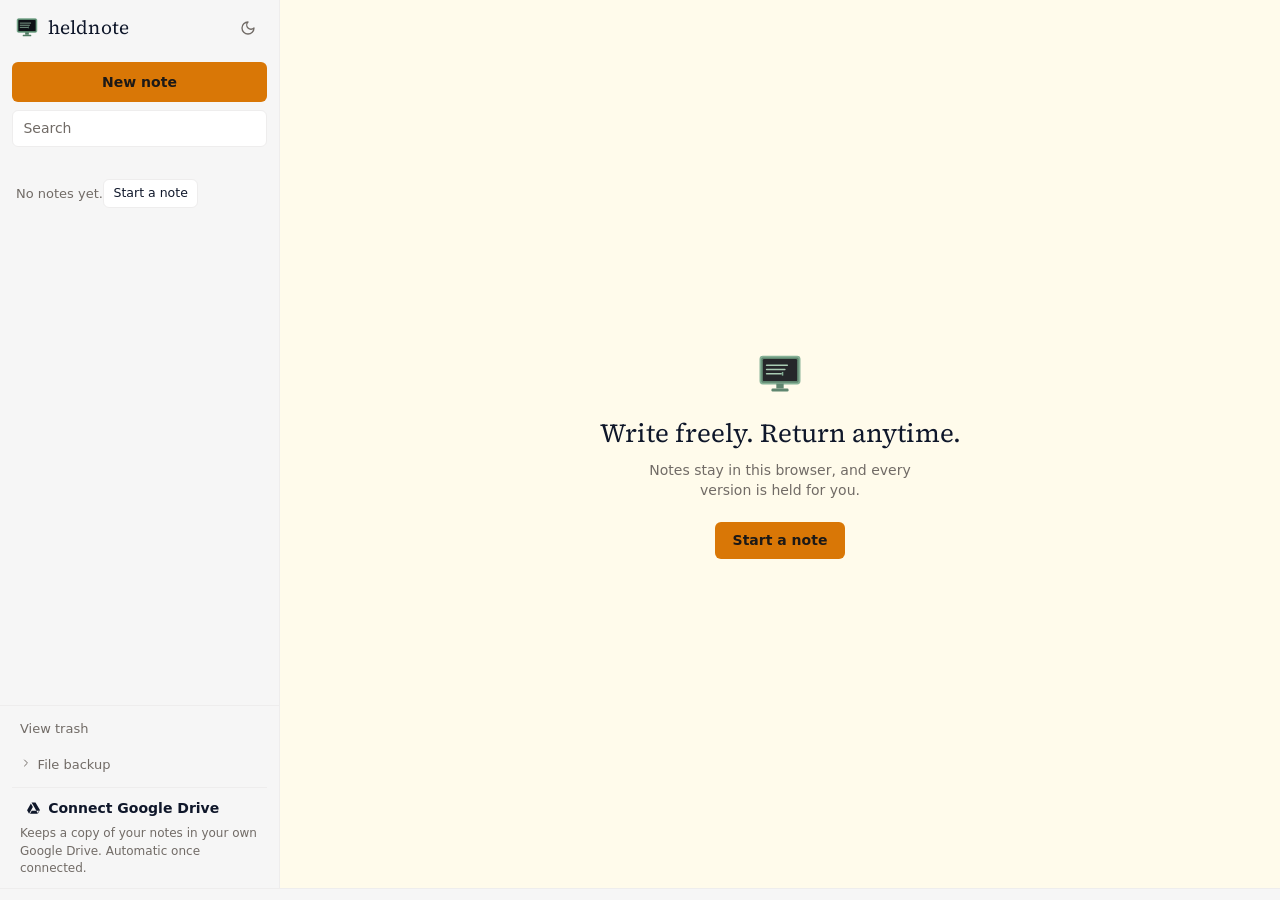
==== commit 5f34db3c: "fix: accessibility fixes from a measured UI audit Four findings, each verified in Chromium against W" ====
--- a/index.html
+++ b/index.html
@@ -4,13 +4,19 @@
   <meta charset="utf-8">
   <meta name="viewport" content="width=device-width, initial-scale=1">
   <title>Heldnote — local-first notes with version history</title>
-  <meta name="description" content="Write freely. Return anytime. Local-first notes with version history.">
+  <meta name="description" content="A local-first browser notepad that keeps every version of every note. No account, no server — notes stay in your own browser storage.">
+  <link rel="canonical" href="https://heldnote.app/">
   <script>
-    // Apply the stored theme before first paint to avoid a flash.
+    // Apply the stored theme and writing face before first paint to avoid a
+    // flash. editor.js owns the font preference; this only mirrors it early,
+    // so a monospace note does not paint in serif and then reflow.
     try {
       const theme = localStorage.getItem('heldnote-theme');
       if (theme === 'dark' || theme === 'light') {
         document.documentElement.dataset.theme = theme;
+      }
+      if (localStorage.getItem('heldnote-editor-font') === 'mono') {
+        document.documentElement.dataset.editorFont = 'mono';
       }
     } catch (e) { /* storage may be blocked; system preference applies */ }
   </script>
@@ -23,12 +29,79 @@
   <meta name="theme-color" content="#FFFBEB" media="(prefers-color-scheme: light)">
   <meta name="theme-color" content="#1C1917" media="(prefers-color-scheme: dark)">
   <meta name="theme-color" content="#FFFBEB">
-  <meta property="og:title" content="Heldnote">
-  <meta property="og:description" content="Write freely. Return anytime. Local-first notes with version history.">
-  <meta property="og:url" content="https://heldnote.app">
+  <meta property="og:title" content="Heldnote — local-first notes with version history">
+  <meta property="og:description" content="A local-first browser notepad that keeps every version of every note. No account, no server — notes stay in your own browser storage.">
+  <meta property="og:url" content="https://heldnote.app/">
   <meta property="og:image" content="https://heldnote.app/icon-512.png">
+  <meta property="og:image:alt" content="The Heldnote mark: a small monitor showing three lines of text and a caret.">
+  <meta property="og:type" content="website">
+  <meta property="og:site_name" content="Heldnote">
+  <meta property="og:locale" content="en">
+  <meta property="og:locale:alternate" content="tr">
+  <meta name="twitter:card" content="summary">
+  <meta name="twitter:title" content="Heldnote — local-first notes with version history">
+  <meta name="twitter:description" content="A local-first browser notepad that keeps every version of every note. No account, no server — notes stay in your own browser storage.">
+  <meta name="twitter:image" content="https://heldnote.app/icon-512.png">
+
+  <!-- Structured data. Two jobs: let a search engine render a rich result, and
+       give an answer engine something exact to quote when someone asks for "a
+       notepad that keeps old versions without an account". Every claim here is
+       one the app actually keeps — featureList is not a wishlist, and the
+       author block exists because the person behind the tool was hard to find.
+       Deliberately absent: any offline-capability claim. There is no service
+       worker yet, so the app is not guaranteed to open without a network. -->
+  <script type="application/ld+json">
+  {
+    "@context": "https://schema.org",
+    "@type": "WebApplication",
+    "name": "Heldnote",
+    "url": "https://heldnote.app/",
+    "description": "A local-first browser notepad that keeps every version of every note. Notes are stored in the browser's own IndexedDB storage, with no account, no server and no third-party dependencies. Version history lets any earlier state of a note be restored, and backups go to a file or the user's own Google Drive.",
+    "applicationCategory": "ProductivityApplication",
+    "applicationSubCategory": "Note-taking",
+    "operatingSystem": "Any (modern web browser)",
+    "browserRequirements": "Requires JavaScript and IndexedDB.",
+    "isAccessibleForFree": true,
+    "inLanguage": ["en", "tr"],
+    "offers": {
+      "@type": "Offer",
+      "price": "0",
+      "priceCurrency": "USD"
+    },
+    "featureList": [
+      "Local-first storage — notes stay in the browser, never sent to a server",
+      "Version history for every note, with restore",
+      "No account and no sign-up",
+      "Serif or monospace writing font, for prose or for ASCII diagrams and tables",
+      "Full-text search across notes, plus find and replace",
+      "Trash with undo",
+      "Export and import a JSON backup, or back up to your own Google Drive",
+      "Light and dark theme",
+      "Dependency-free: no build step, no framework, no analytics"
+    ],
+    "softwareHelp": "https://heldnote.app/about",
+    "sameAs": "https://github.com/OFCode-dev/heldnote",
+    "author": {
+      "@type": "Person",
+      "name": "Ömer Faruk Bayrak",
+      "sameAs": "https://github.com/OFCode-dev"
+    }
+  }
+  </script>
 </head>
 <body>
+  <!-- The app shell below is empty until app.js runs, so this document has no
+       prose of its own. That is a real gap for anything that reads the page
+       without executing scripts — a crawler, an answer engine, a text browser,
+       or a visitor with JS disabled, who would otherwise see a blank cream
+       page and no explanation. /about carries the full description. -->
+  <noscript>
+    <div id="noscript-note">
+      <h1>Heldnote — local-first notes with version history</h1>
+      <p>Heldnote is a browser notepad that keeps every version of every note. Notes are stored in your own browser, with no account and no server. It needs JavaScript to run, because the notes live in the browser's IndexedDB storage rather than on a server.</p>
+      <p><a href="/about">Read what Heldnote does</a> · <a href="https://github.com/OFCode-dev/heldnote">Source on GitHub</a></p>
+    </div>
+  </noscript>
   <div id="app">
     <div id="app-notices" aria-live="polite"></div>
     <aside id="notes-panel"></aside>
@@ -37,8 +110,15 @@
     <footer id="status-bar">
       <span id="status-revision"></span>
       <span id="status-retention"></span>
-      <span id="status-notice" hidden></span>
+      <span id="status-notice" role="status" aria-live="polite" aria-atomic="true" hidden></span>
       <span id="status-counts"></span>
+      <!-- The save state, for assistive technology only. #status-revision
+           cannot carry the live region itself: its visible text ends in a
+           timestamp that changes on every flush, so a screen reader would
+           re-announce "Saved locally" continuously while someone types. app.js
+           writes the bare state phrase here, and only when it changes. Cursor
+           position and word count are deliberately never announced. -->
+      <span id="status-a11y" class="sr-only" role="status" aria-live="polite" aria-atomic="true"></span>
     </footer>
   </div>
   <script type="module" src="app.js"></script>
--- a/styles.css
+++ b/styles.css
@@ -23,6 +23,37 @@
   src: url("fonts/source-serif-4-latin-ext.woff2") format("woff2");
   unicode-range: U+0100-02BA, U+02BD-02C5, U+02C7-02CC, U+02CE-02D7, U+02DD-02FF, U+0304, U+0308, U+0329, U+1D00-1DBF, U+1E00-1E9F, U+1EF2-1EFF, U+2020, U+20A0-20AB, U+20AD-20C0, U+2113, U+2C60-2C7F, U+A720-A7FF;
 }
+
+/* Available to assistive technology, absent from the page. Used by the status
+   bar's announcer (#status-a11y): the visible status text carries a timestamp
+   that changes on every save, so announcing it verbatim would repeat the same
+   fact on every flush. The announcer carries the state phrase alone. */
+.sr-only {
+  position: absolute;
+  width: 1px;
+  height: 1px;
+  margin: -1px;
+  padding: 0;
+  overflow: hidden;
+  clip-path: inset(50%);
+  white-space: nowrap;
+  border: 0;
+}
+
+/* The no-JavaScript fallback (index.html). Styled from literals, not tokens:
+   it sits above #app in the document and must stay legible even if the token
+   layer below ever changes shape. */
+#noscript-note {
+  max-width: 34rem;
+  margin: 0 auto;
+  padding: 3rem 1.5rem;
+  font-family: "Source Serif 4", Charter, Georgia, serif;
+  font-size: 18px;
+  line-height: 1.7;
+  color: #1C1917;
+}
+#noscript-note h1 { font-size: 24px; font-weight: 400; margin: 0 0 1rem; }
+#noscript-note a { color: #B45309; }
 
 /* ---- Tokens ---------------------------------------------------------------
    Light is the default scheme. Every value here was contrast-measured on
@@ -44,6 +75,12 @@
   --elevated-bg: #FFFFFF;
   --text: #0F172A;
   --text-secondary: #716B66;
+  /* Meta text that sits on a *tinted* row rather than the flat panel. The
+     selected note's translucent overlay composites the panel down to ~#E2E2E2,
+     where --text-secondary measures only 4.06:1 at 12px — a real 1.4.3 failure
+     on the one row the reader is looking at. Measured 2026-08-22: this value
+     is 4.86:1 on the selected row, 5.82:1 on the plain panel. */
+  --text-meta: #655F5A;
   --border: #EEEDED;
   --accent: #B45309;
   --accent-surface: #D97706;
@@ -61,6 +98,11 @@
 
   --font-ui: system-ui, -apple-system, BlinkMacSystemFont, "Segoe UI", sans-serif;
   --font-writing: "Source Serif 4", Charter, "Bitstream Charter", "Iowan Old Style", Georgia, serif;
+  /* The alternate writing face, for notes where column alignment carries
+     meaning: ASCII/box-drawing diagrams, tables, code, log excerpts. System
+     faces only — the same offline reasoning that made the serif self-hosted
+     rules out downloading a second family for an opt-in mode. */
+  --font-code: ui-monospace, "SF Mono", SFMono-Regular, Menlo, Consolas, "DejaVu Sans Mono", "Liberation Mono", monospace;
 
   /* Spacing scale (density 5 / standard): 16 / 24 / 32 / 48 / 64. */
   --space-1: 16px;
@@ -89,6 +131,9 @@
   --elevated-bg: #2E2A27;
   --text: #FAF9F6;
   --text-secondary: #A8A29E;
+  /* Dark counterpart: --text-secondary measured 4.49:1 on the selected row's
+     composited surface — a hairline miss. This is 4.93:1 there, 6.87:1 plain. */
+  --text-meta: #B0AAA6;
   --border: #3A3532;
   --accent: #FBBF24;
   --accent-surface: #D97706;
@@ -110,6 +155,7 @@
     --elevated-bg: #2E2A27;
     --text: #FAF9F6;
     --text-secondary: #A8A29E;
+    --text-meta: #B0AAA6;
     --border: #3A3532;
     --accent: #FBBF24;
     --accent-surface: #D97706;
@@ -316,7 +362,8 @@
   width: 100%;
   text-align: left;
   padding: 0.45rem 0.55rem;
-  padding-right: 3.9rem;
+  /* Clears the pin + duplicate + trash action cluster. */
+  padding-right: 6rem;
 }
 .note-item .note-title {
   display: block;
@@ -328,7 +375,7 @@
 .note-item .note-time {
   display: block;
   font-size: 12px;
-  color: var(--text-secondary);
+  color: var(--text-meta);
   margin-top: 1px;
 }
 
@@ -452,6 +499,9 @@
   border: 1px solid var(--border);
   background: var(--elevated-bg);
 }
+/* 13px text with 0.35rem padding lands at 22.3px — just under the 24px
+   target-size floor. Applies to the Drive buttons too, which share the row. */
+.backup-actions button { min-height: 24px; }
 #backup-panel .backup-actions button:hover { background: var(--hover-bg); }
 #backup-status { font-size: 12px; color: var(--text-secondary); min-height: 1em; padding: 0.25rem 0.5rem; }
 
@@ -511,9 +561,31 @@
   margin: 0;
   min-width: 0;
   flex: 1;
-  white-space: nowrap;
-  overflow: hidden;
+}
+
+/* The filename control (docs/filename-plan.md §1.2): an always-editable input
+   that reads as the note heading. The dotted underline is the at-rest
+   editability cue — it must be visible without hover, because hover does not
+   exist on touch devices. */
+#note-name {
+  font: inherit;
+  display: block;
+  width: 100%;
+  min-width: 0;
+  color: var(--text);
+  background: transparent;
+  border: none;
+  border-bottom: 1px dotted var(--border);
+  border-bottom-color: color-mix(in srgb, var(--text-secondary) 45%, transparent);
+  border-radius: 0;
+  padding: 0 0 2px;
   text-overflow: ellipsis;
+}
+#note-name:hover { border-bottom-color: var(--text-secondary); }
+#note-name:focus-visible {
+  outline: 2px solid var(--accent);
+  outline-offset: 3px;
+  border-bottom-color: transparent;
 }
 
 /* Mobile back control — hidden at >=768px where the list is always visible. */
@@ -532,10 +604,19 @@
 .editor-tools {
   display: flex;
   align-items: center;
-  gap: 0.25rem;
+  /* 0.2rem, not 0.25: at 360px the row measured exactly as wide as the space
+     available, so it wrapped on a rounding hair and cost 30px of header height
+     on the commonest Android width. Trimming ~5px keeps 360px on one row while
+     the wrap below still catches 320px. */
+  gap: 0.2rem;
   /* Mobile: the tools take their own full row under back + title; a single
      row of nine controls would overflow a 375px sheet. Reset at >=768px. */
   flex: 1 0 100%;
+  /* One row of tools still overflows at 320px — the WCAG 1.4.10 reflow width,
+     measured at 328px of content in a 320px viewport. Wrapping costs a second
+     row only on the narrowest screens; horizontal scroll would cost it on
+     every interaction. */
+  flex-wrap: wrap;
 }
 .editor-tools button {
   font-size: 13px;
@@ -571,11 +652,26 @@
 textarea#editor:focus-visible { outline: none; }
 textarea#editor::selection { background: var(--selection); }
 
+/* Monospace writing mode. Only the writing surface swaps face — the filename
+   heading and the rest of the chrome stay serif, so the app still reads as
+   itself while a diagram keeps its columns. Source Serif 4's subsets carry no
+   box-drawing glyphs (U+2500–257F), so those characters were already falling
+   back to a system face at a different advance width; that mismatch is the
+   misalignment this mode removes. The font-size here is deliberately below
+   the serif's 18px: monospace faces set optically larger at equal px.
+   editor.js sets the attribute and drives zoom off the same two values. */
+:root[data-editor-font="mono"] textarea#editor {
+  font-family: var(--font-code);
+  font-size: 16px;
+  line-height: 1.6;
+}
+
 #find-bar[hidden] { display: none; }
 #find-bar {
   display: flex;
   align-items: center;
-  gap: 0.35rem;
+  /* 8px, not 5.6px: the minimum spacing between adjacent pointer targets. */
+  gap: 0.5rem;
   flex-wrap: wrap;
   width: 100%;
   padding: 0.35rem var(--space-1) 0.5rem;
@@ -608,6 +704,11 @@
   font-size: 12px;
   cursor: pointer;
   user-select: none;
+  /* The label is the real hit area — the 13px checkbox inside it is not.
+     Measured at 19px tall, under the 24px WCAG 2.2 target-size minimum, and
+     the find bar's gaps were too tight for the spacing exception to apply. */
+  min-height: 24px;
+  padding-inline: 0.15rem;
 }
 .find-flag input { accent-color: var(--accent-surface); }
 
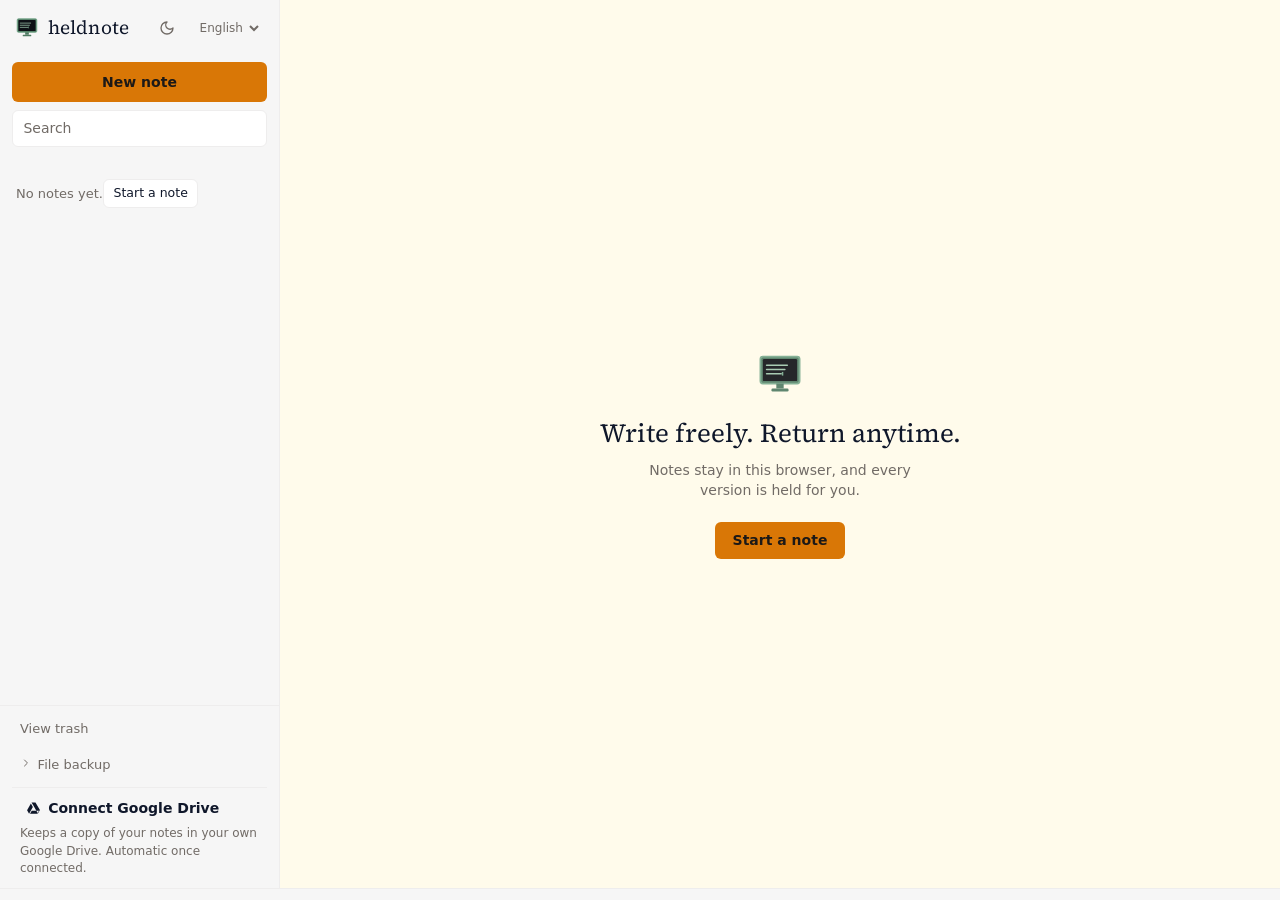
==== commit fa72dd6c: "feat: link legal pages from the site and add them to the sitemap Co-Authored-By: Claude Opus 5 <nore" ====
--- a/index.html
+++ b/index.html
@@ -99,7 +99,7 @@
     <div id="noscript-note">
       <h1>Heldnote — local-first notes with version history</h1>
       <p>Heldnote is a browser notepad that keeps every version of every note. Notes are stored in your own browser, with no account and no server. It needs JavaScript to run, because the notes live in the browser's IndexedDB storage rather than on a server.</p>
-      <p><a href="/about">Read what Heldnote does</a> · <a href="https://github.com/OFCode-dev/heldnote">Source on GitHub</a></p>
+      <p><a href="/about">Read what Heldnote does</a> · <a href="/privacy">Privacy</a> · <a href="/terms">Terms</a> · <a href="https://github.com/OFCode-dev/heldnote">Source on GitHub</a></p>
     </div>
   </noscript>
   <div id="app">
--- a/styles.css
+++ b/styles.css
@@ -267,6 +267,25 @@
 }
 #theme-toggle:hover { background: var(--hover-bg); color: var(--text); }
 
+/* Temporary home for the language control (product-maturity-plan.md §3.1 moves
+   it into Settings). A native select, styled down to match the header chrome
+   but keeping its own popup — the platform control is the accessible one. */
+#language-select {
+  font-family: var(--font-ui);
+  font-size: 12px;
+  color: var(--text-secondary);
+  background: transparent;
+  border: 1px solid transparent;
+  border-radius: var(--radius-control, 6px);
+  padding: 0.2rem 0.15rem;
+  min-height: 24px;
+  cursor: pointer;
+}
+#language-select:hover { background: var(--hover-bg); color: var(--text); border-color: var(--border); }
+/* The popup itself is painted by the platform, so its options need an explicit
+   background — a transparent one inherits the page and can render unreadably. */
+#language-select option { background: var(--elevated-bg); color: var(--text); }
+
 .sidebar-actions {
   display: flex;
   flex-direction: column;
@@ -426,6 +445,59 @@
 }
 .note-item.trash-row button:hover { background: var(--hover-bg); }
 .note-item.trash-row .trash-purge:hover { border-color: var(--danger); color: var(--danger); }
+
+/* The title-as-disclosure. It must not pick up the pill styling the two action
+   buttons share above — it is the row's heading, and reading as a third button
+   beside "Delete permanently" is exactly the ambiguity to avoid. */
+.note-item.trash-row .trash-title {
+  flex: 1 0 100%;
+  min-width: 0;
+  text-align: left;
+  font-weight: 500;
+  font-size: 14px;
+  border: none;
+  background: none;
+  padding: 0.1rem 0;
+  min-height: 24px;
+  color: var(--text);
+  cursor: pointer;
+}
+.note-item.trash-row .trash-title:hover { color: var(--accent); background: none; }
+.note-item.trash-row .trash-title::before {
+  content: "\203A";
+  display: inline-block;
+  width: 0.85em;
+  color: var(--text-meta);
+  transition: transform 120ms ease;
+}
+.note-item.trash-row .trash-title[aria-expanded="true"]::before { transform: rotate(90deg); }
+.trash-preview[hidden] { display: none; }
+.trash-preview {
+  flex: 1 0 100%;
+  border-top: 1px solid var(--border);
+  margin-top: 0.15rem;
+  padding-top: 0.4rem;
+}
+.trash-preview-text {
+  /* Monospace and pre-wrap: a trashed note may well be a diagram, and this is
+     the last chance to see it before it is destroyed. Capped because the trash
+     is a list, not a reading surface. */
+  font-family: var(--font-code);
+  font-size: 12px;
+  line-height: 1.5;
+  white-space: pre-wrap;
+  overflow-wrap: anywhere;
+  max-height: 11rem;
+  overflow: auto;
+  margin: 0;
+  color: var(--text);
+}
+.trash-preview-text.is-empty { color: var(--text-meta); font-style: italic; }
+.trash-preview-meta {
+  margin: 0.35rem 0 0;
+  font-size: 11px;
+  color: var(--text-meta);
+}
 
 #undo-banner[hidden] { display: none; }
 /* Kept out of the list's flow: an in-flow banner shifted the note rows under
@@ -993,3 +1065,99 @@
   }
   #history-close { display: none; }
 }
+
+/* --- Legal pages (/terms, /privacy) --------------------------------------
+   Page-scoped under body.legal so nothing here can reach the app or /about.
+   Long-form prose: a measure of ~68ch, generous leading, and headings that
+   stay legible at the sizes a dense document actually needs. */
+
+body.legal {
+  background: var(--bg);
+  color: var(--text);
+  font-family: var(--font-ui);
+  line-height: 1.65;
+  margin: 0;
+  padding: var(--space-3) var(--space-1) var(--space-5);
+}
+
+body.legal main {
+  max-width: 68ch;
+  margin: 0 auto;
+}
+
+body.legal h1 {
+  font-family: var(--font-writing);
+  font-size: 2rem;
+  line-height: 1.2;
+  margin: 0 0 var(--space-1);
+}
+
+body.legal h2 {
+  font-size: 1.125rem;
+  line-height: 1.3;
+  margin: var(--space-3) 0 var(--space-1);
+}
+
+body.legal p,
+body.legal li {
+  font-size: 1rem;
+  margin: 0 0 var(--space-1);
+}
+
+body.legal ul {
+  padding-left: var(--space-2);
+}
+
+body.legal a {
+  color: var(--accent);
+}
+
+body.legal .legal-meta,
+body.legal .legal-updated {
+  color: var(--text-secondary);
+  font-size: 0.875rem;
+}
+
+/* The plain-language summary above the numbered sections. */
+body.legal .legal-summary {
+  background: var(--panel-bg);
+  border-left: 3px solid var(--accent);
+  padding: var(--space-1);
+  margin: 0 0 var(--space-3);
+}
+
+body.legal .legal-summary p:last-child {
+  margin-bottom: 0;
+}
+
+body.legal .legal-footer {
+  border-top: 1px solid var(--border);
+  margin-top: var(--space-4);
+  padding-top: var(--space-1);
+  color: var(--text-secondary);
+  font-size: 0.875rem;
+}
+
+/* Key inventory in the privacy policy: monospaced names, wrapping cleanly on
+   narrow screens rather than forcing the page to scroll sideways. */
+body.legal .legal-keys {
+  font-family: var(--font-code);
+  font-size: 0.875rem;
+  list-style: none;
+  padding-left: 0;
+}
+
+body.legal .legal-keys li {
+  margin-bottom: 0.5rem;
+  overflow-wrap: anywhere;
+}
+
+body.legal .legal-keys span {
+  font-family: var(--font-ui);
+  color: var(--text-secondary);
+}
+
+@media (max-width: 480px) {
+  body.legal { padding: var(--space-2) 1rem var(--space-4); }
+  body.legal h1 { font-size: 1.625rem; }
+}
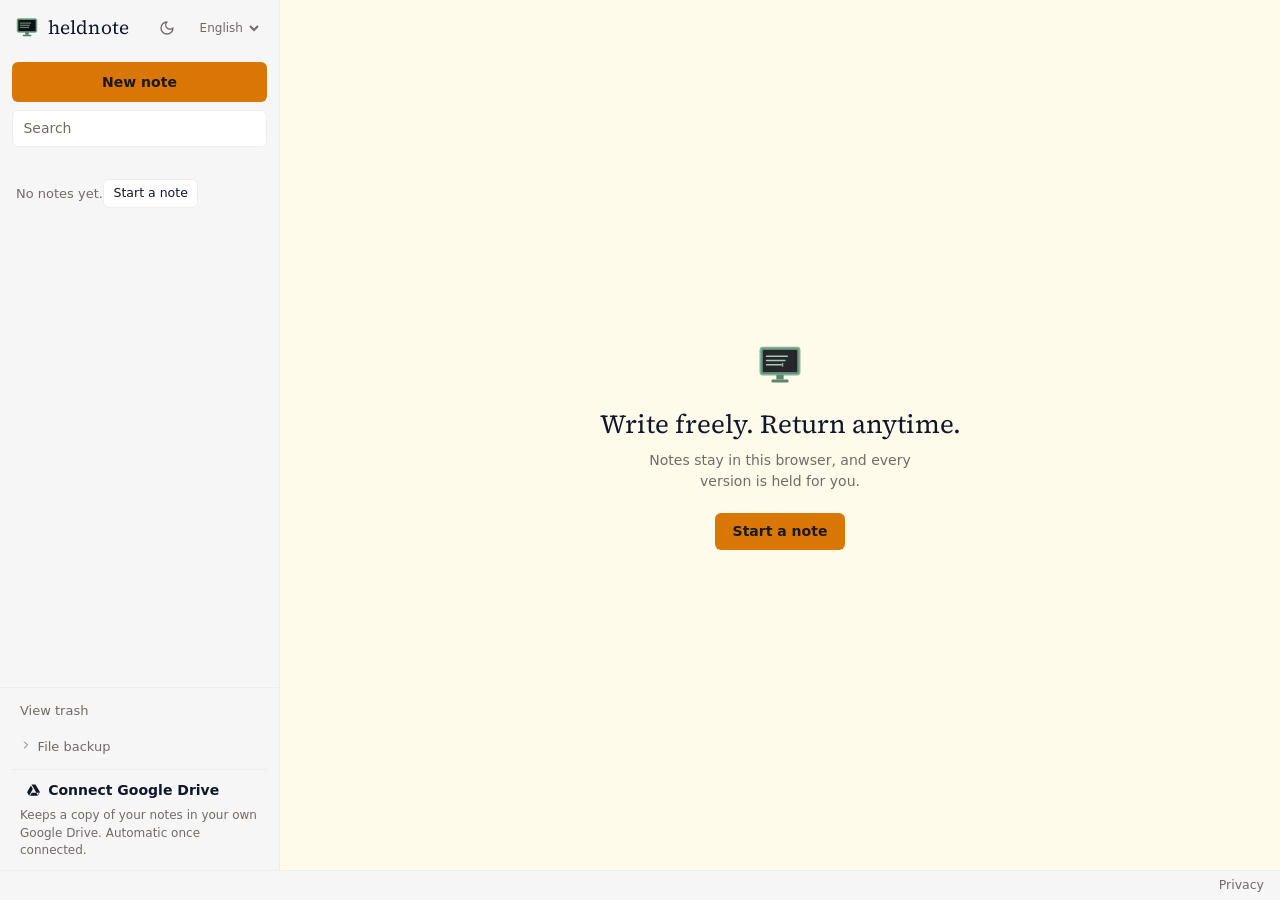
==== commit 696a228f: "fix: give the app itself a visible link to the privacy policy index.html:102's link row sits inside " ====
--- a/index.html
+++ b/index.html
@@ -112,6 +112,12 @@
       <span id="status-retention"></span>
       <span id="status-notice" role="status" aria-live="polite" aria-atomic="true" hidden></span>
       <span id="status-counts"></span>
+      <!-- The only route from the app itself to the policy. The noscript
+           block above serves crawlers; a user with JS never sees it. One
+           link, not two: #status-bar is flex-wrap:nowrap below 1024px and
+           already carries three spans, so a second link risks overflow at
+           320px. /privacy footer-links onward to /terms. -->
+      <a id="status-legal" href="/privacy">Privacy</a>
       <!-- The save state, for assistive technology only. #status-revision
            cannot carry the live region itself: its visible text ends in a
            timestamp that changes on every flush, so a screen reader would
--- a/styles.css
+++ b/styles.css
@@ -1161,3 +1161,18 @@
   body.legal { padding: var(--space-2) 1rem var(--space-4); }
   body.legal h1 { font-size: 1.625rem; }
 }
+
+/* The app's one route to the privacy policy. Sits with the status metadata
+   and stays quiet: same secondary colour as its neighbours, underlined only
+   on hover and focus so it reads as chrome rather than an action. */
+#status-legal {
+  color: var(--text-secondary);
+  text-decoration: none;
+  white-space: nowrap;
+}
+
+#status-legal:hover,
+#status-legal:focus-visible {
+  color: var(--text);
+  text-decoration: underline;
+}
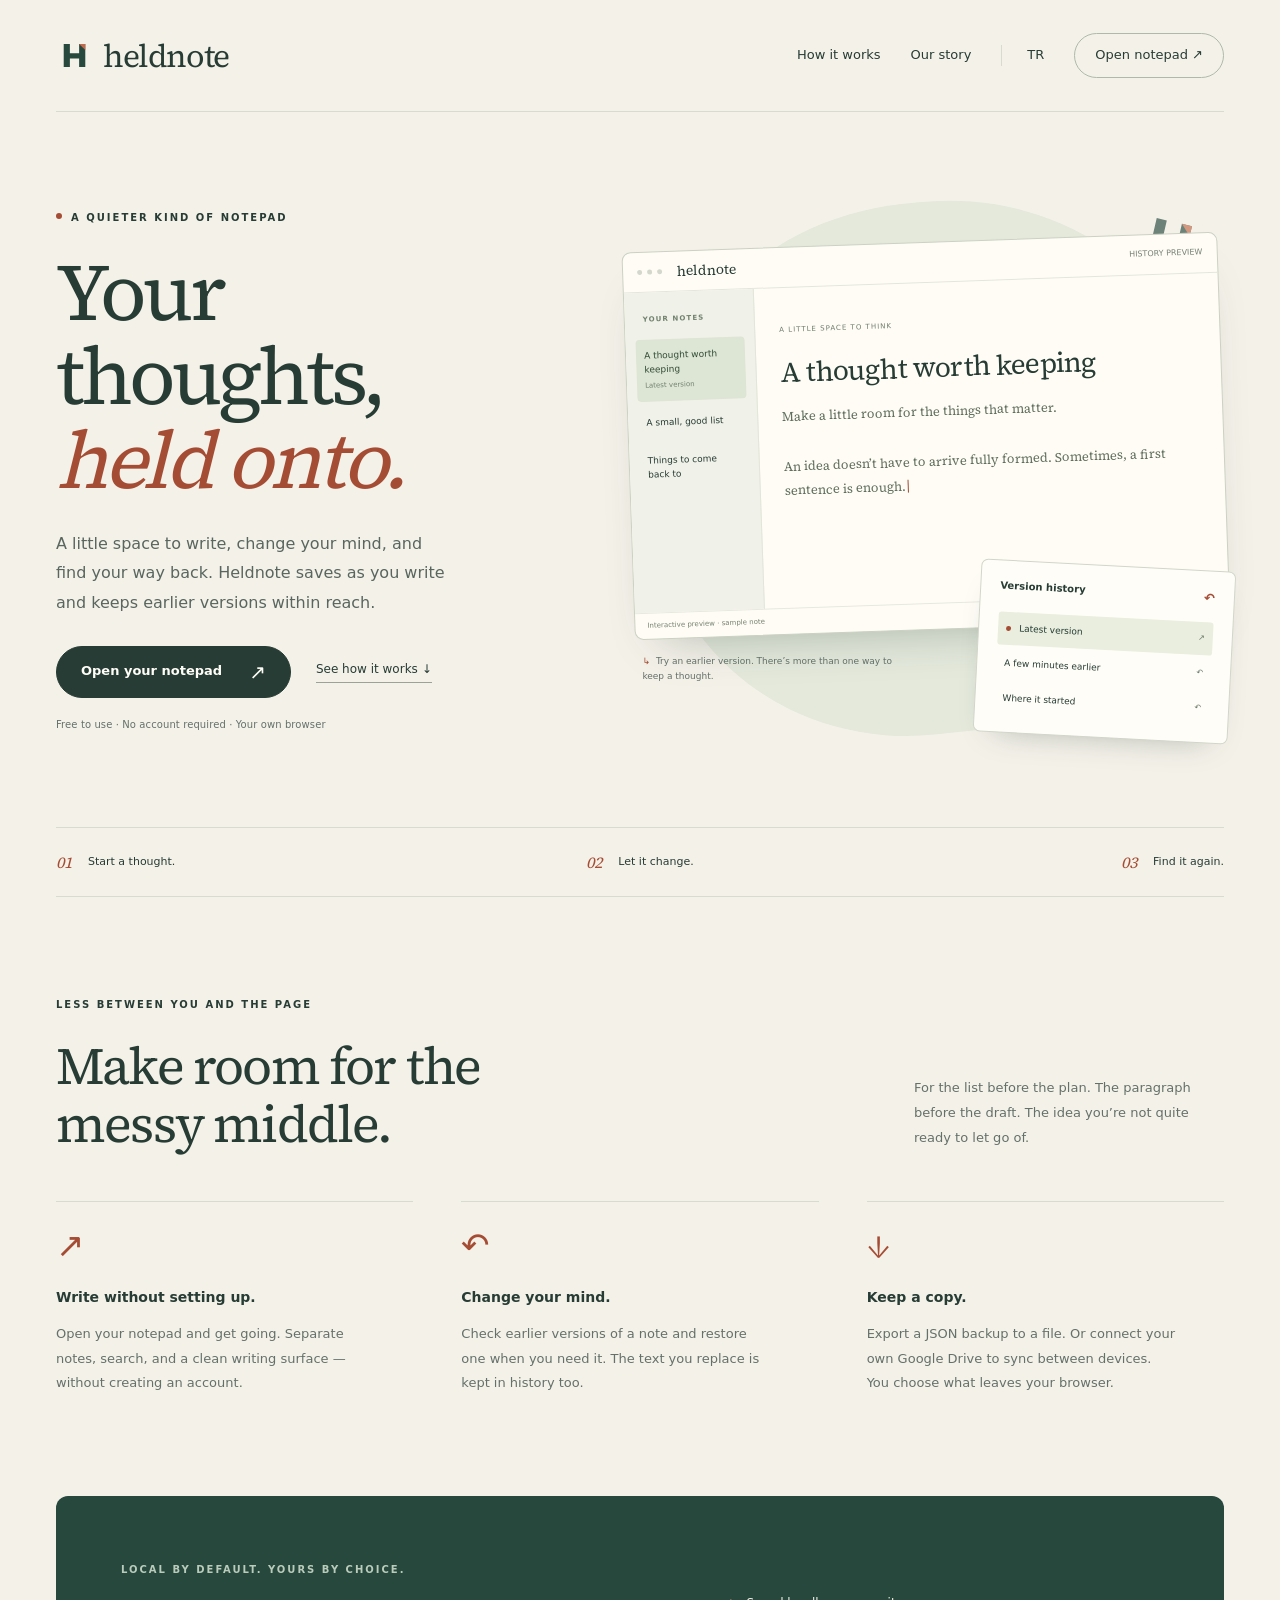
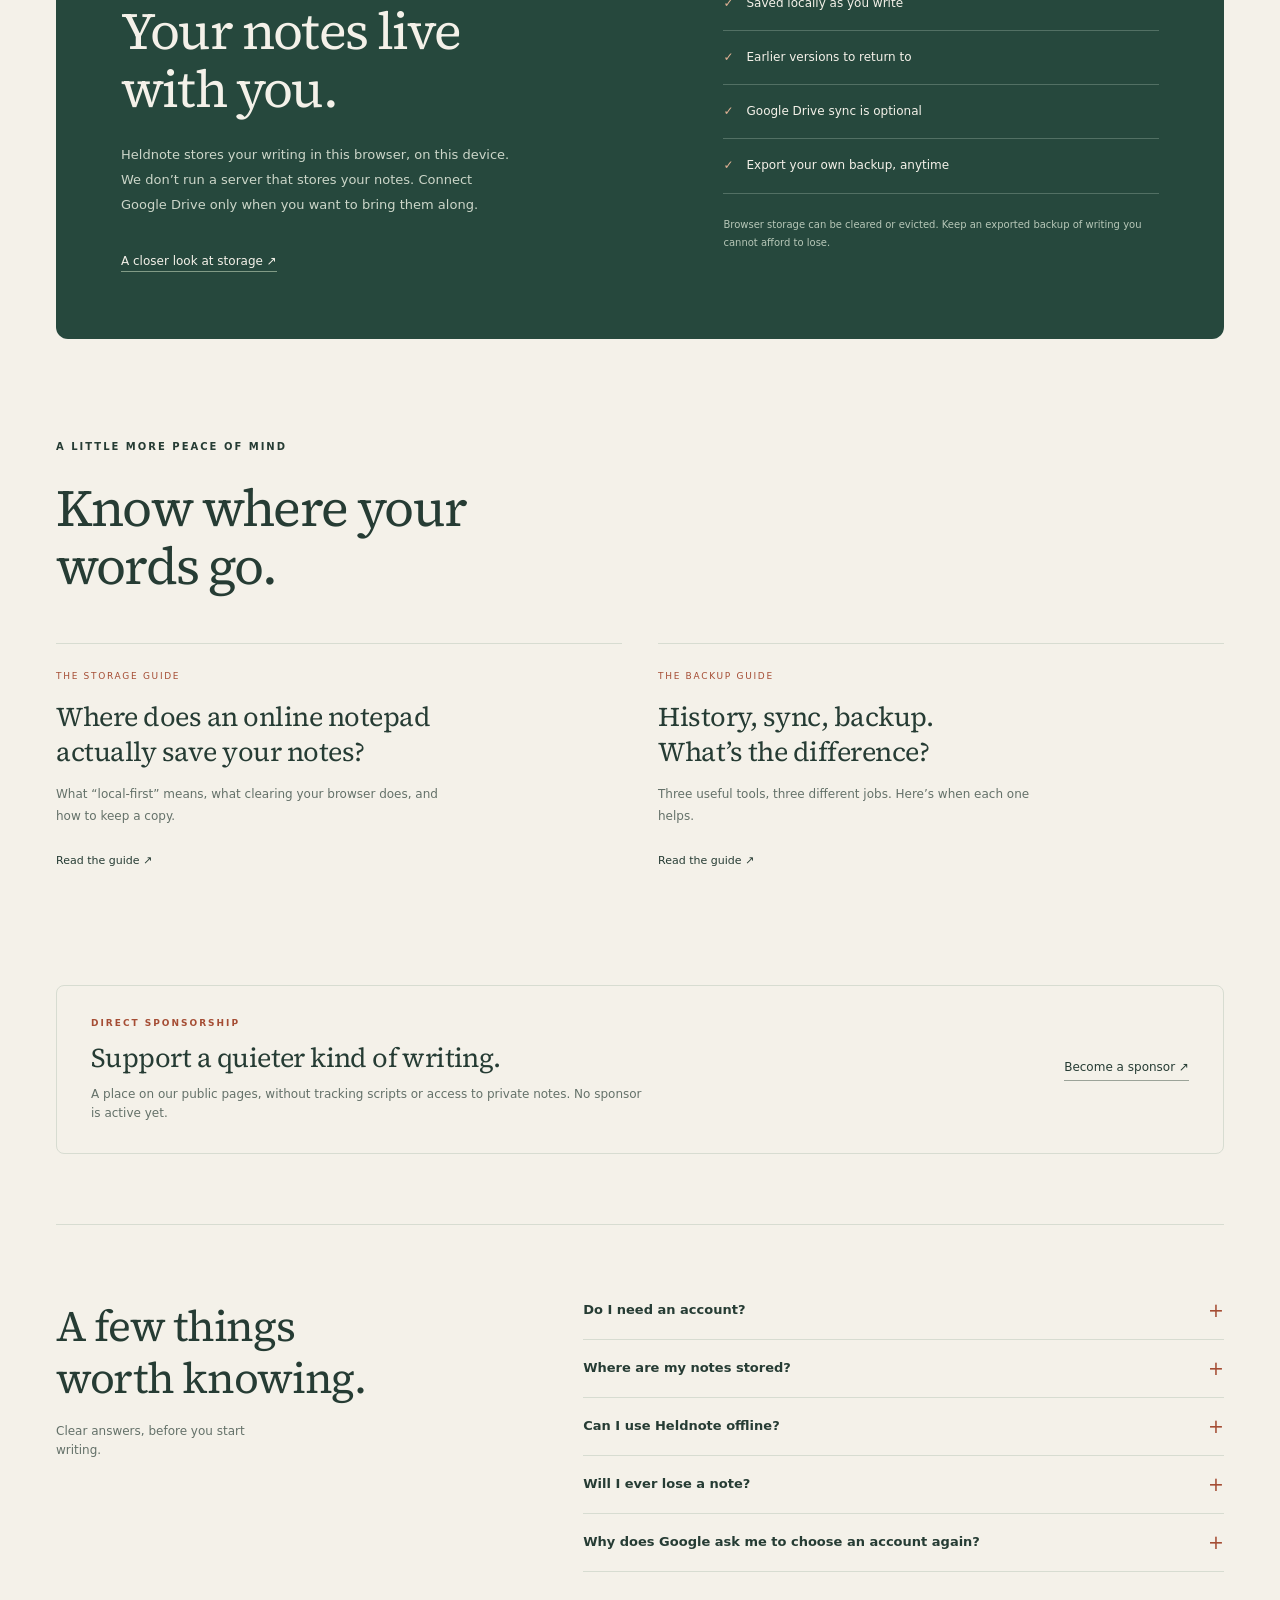
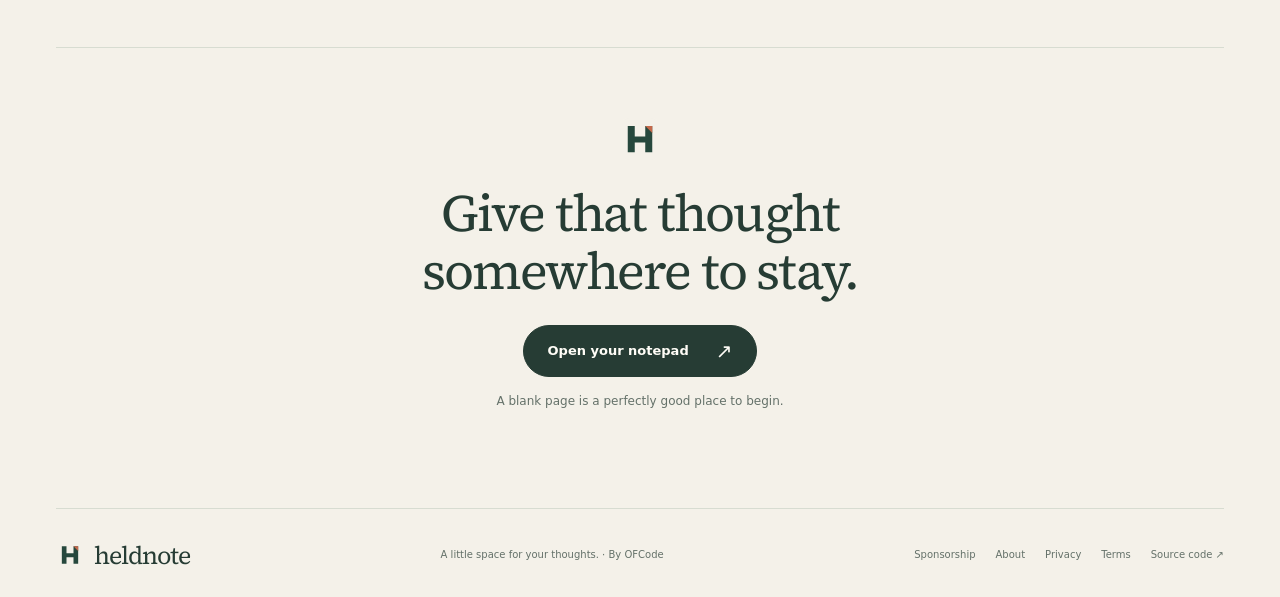
==== commit a21fa596: "feat: introduce bilingual landing, folded-H identity and direct sponsorship" ====
--- a/index.html
+++ b/index.html
@@ -1,132 +1,90 @@
 <!doctype html>
 <html lang="en">
 <head>
-  <meta charset="utf-8">
-  <meta name="viewport" content="width=device-width, initial-scale=1">
-  <title>Heldnote — local-first notes with version history</title>
-  <meta name="description" content="A local-first browser notepad that keeps every version of every note. No account, no server — notes stay in your own browser storage.">
-  <link rel="canonical" href="https://heldnote.app/">
-  <script>
-    // Apply the stored theme and writing face before first paint to avoid a
-    // flash. editor.js owns the font preference; this only mirrors it early,
-    // so a monospace note does not paint in serif and then reflow.
-    try {
-      const theme = localStorage.getItem('heldnote-theme');
-      if (theme === 'dark' || theme === 'light') {
-        document.documentElement.dataset.theme = theme;
-      }
-      if (localStorage.getItem('heldnote-editor-font') === 'mono') {
-        document.documentElement.dataset.editorFont = 'mono';
-      }
-    } catch (e) { /* storage may be blocked; system preference applies */ }
-  </script>
-  <link rel="preload" href="fonts/source-serif-4-latin.woff2" as="font" type="font/woff2" crossorigin>
-  <link rel="stylesheet" href="styles.css">
-  <link rel="manifest" href="manifest.webmanifest">
-  <link rel="icon" type="image/svg+xml" href="data:image/svg+xml,%3Csvg xmlns='http://www.w3.org/2000/svg' viewBox='0 0 36 36'%3E%3Crect x='2' y='3' width='32' height='22' rx='2' fill='%234E7A62' stroke='%2378A98D' stroke-width='1.5'/%3E%3Crect x='4' y='5' width='28' height='18' rx='1' fill='%230E1116'/%3E%3Cline x1='7' y1='10' x2='24' y2='10' stroke='%239FC7AE' stroke-width='1.2' stroke-linecap='round'/%3E%3Cline x1='7' y1='13.5' x2='22' y2='13.5' stroke='%239FC7AE' stroke-width='1.2' stroke-linecap='round'/%3E%3Cline x1='7' y1='17' x2='19' y2='17' stroke='%239FC7AE' stroke-width='1.2' stroke-linecap='round'/%3E%3Crect x='19.5' y='15.5' width='1.2' height='3' fill='%2378A98D'/%3E%3Crect x='15' y='25' width='6' height='4' fill='%234E7A62'/%3E%3Crect x='11' y='29' width='14' height='2.5' rx='1' fill='%234E7A62'/%3E%3C/svg%3E">
-  <link rel="icon" type="image/png" sizes="32x32" href="icon-32.png">
-  <link rel="apple-touch-icon" href="icon-180.png">
-  <meta name="theme-color" content="#FFFBEB" media="(prefers-color-scheme: light)">
-  <meta name="theme-color" content="#1C1917" media="(prefers-color-scheme: dark)">
-  <meta name="theme-color" content="#FFFBEB">
-  <meta property="og:title" content="Heldnote — local-first notes with version history">
-  <meta property="og:description" content="A local-first browser notepad that keeps every version of every note. No account, no server — notes stay in your own browser storage.">
-  <meta property="og:url" content="https://heldnote.app/">
-  <meta property="og:image" content="https://heldnote.app/icon-512.png">
-  <meta property="og:image:alt" content="The Heldnote mark: a small monitor showing three lines of text and a caret.">
-  <meta property="og:type" content="website">
-  <meta property="og:site_name" content="Heldnote">
-  <meta property="og:locale" content="en">
-  <meta property="og:locale:alternate" content="tr">
-  <meta name="twitter:card" content="summary">
-  <meta name="twitter:title" content="Heldnote — local-first notes with version history">
-  <meta name="twitter:description" content="A local-first browser notepad that keeps every version of every note. No account, no server — notes stay in your own browser storage.">
-  <meta name="twitter:image" content="https://heldnote.app/icon-512.png">
-
-  <!-- Structured data. Two jobs: let a search engine render a rich result, and
-       give an answer engine something exact to quote when someone asks for "a
-       notepad that keeps old versions without an account". Every claim here is
-       one the app actually keeps — featureList is not a wishlist, and the
-       author block exists because the person behind the tool was hard to find.
-       Deliberately absent: any offline-capability claim. There is no service
-       worker yet, so the app is not guaranteed to open without a network. -->
-  <script type="application/ld+json">
-  {
-    "@context": "https://schema.org",
-    "@type": "WebApplication",
-    "name": "Heldnote",
-    "url": "https://heldnote.app/",
-    "description": "A local-first browser notepad that keeps every version of every note. Notes are stored in the browser's own IndexedDB storage, with no account, no server and no third-party dependencies. Version history lets any earlier state of a note be restored, and backups go to a file or the user's own Google Drive.",
-    "applicationCategory": "ProductivityApplication",
-    "applicationSubCategory": "Note-taking",
-    "operatingSystem": "Any (modern web browser)",
-    "browserRequirements": "Requires JavaScript and IndexedDB.",
-    "isAccessibleForFree": true,
-    "inLanguage": ["en", "tr"],
-    "offers": {
-      "@type": "Offer",
-      "price": "0",
-      "priceCurrency": "USD"
-    },
-    "featureList": [
-      "Local-first storage — notes stay in the browser, never sent to a server",
-      "Version history for every note, with restore",
-      "No account and no sign-up",
-      "Serif or monospace writing font, for prose or for ASCII diagrams and tables",
-      "Full-text search across notes, plus find and replace",
-      "Trash with undo",
-      "Export and import a JSON backup, or back up to your own Google Drive",
-      "Light and dark theme",
-      "Dependency-free: no build step, no framework, no analytics"
-    ],
-    "softwareHelp": "https://heldnote.app/about",
-    "sameAs": "https://github.com/OFCode-dev/heldnote",
-    "author": {
-      "@type": "Person",
-      "name": "Ömer Faruk Bayrak",
-      "sameAs": "https://github.com/OFCode-dev"
-    }
-  }
-  </script>
+<meta charset="utf-8">
+<meta name="viewport" content="width=device-width, initial-scale=1">
+<title>Heldnote — Free Online Notepad with Version History</title>
+<meta name="description" content="A free browser notepad with autosave, version history and optional Google Drive sync. Start without an account. Your notes live in your browser.">
+<link rel="canonical" href="https://heldnote.app/">
+<meta name="robots" content="index,follow,max-image-preview:large">
+<meta name="theme-color" content="#F4F1E9">
+<link rel="icon" type="image/svg+xml" href="/logo.svg">
+<link rel="icon" type="image/png" sizes="32x32" href="/icon-32.png">
+<link rel="apple-touch-icon" href="/icon-180.png">
+<link rel="manifest" href="/manifest.webmanifest">
+<link rel="preload" href="/fonts/source-serif-4-latin.woff2" as="font" type="font/woff2" crossorigin>
+<link rel="stylesheet" href="/public.css">
+<meta property="og:type" content="website">
+<meta property="og:site_name" content="Heldnote">
+<meta property="og:title" content="Heldnote — Free Online Notepad with Version History">
+<meta property="og:description" content="A free browser notepad with autosave, version history and optional Google Drive sync. Start without an account. Your notes live in your browser.">
+<meta property="og:url" content="https://heldnote.app/">
+<meta property="og:locale" content="en_US">
+<meta property="og:image" content="https://heldnote.app/social-card.png">
+<meta property="og:image:width" content="1200">
+<meta property="og:image:height" content="630">
+<meta property="og:image:alt" content="Heldnote — a little space for your thoughts.">
+<meta name="twitter:card" content="summary_large_image">
+<meta name="twitter:image" content="https://heldnote.app/social-card.png">
+<link rel="alternate" hreflang="en" href="https://heldnote.app/">
+<link rel="alternate" hreflang="tr" href="https://heldnote.app/tr/">
+<link rel="alternate" hreflang="x-default" href="https://heldnote.app/">
+<script type="application/ld+json">{"@context": "https://schema.org", "@graph": [{"@type": "Organization", "@id": "https://heldnote.app/#organization", "name": "OFCode", "url": "https://github.com/OFCode-dev"}, {"@type": "WebSite", "@id": "https://heldnote.app/#website", "name": "Heldnote", "url": "https://heldnote.app/", "inLanguage": ["en", "tr"]}, {"@type": "WebApplication", "@id": "https://heldnote.app/#application", "name": "Heldnote", "url": "https://heldnote.app/app", "description": "A free browser notepad with autosave, version history and optional Google Drive sync. Start without an account. Your notes live in your browser.", "applicationCategory": "ProductivityApplication", "operatingSystem": "Modern web browser", "browserRequirements": "JavaScript and IndexedDB", "isAccessibleForFree": true, "inLanguage": ["en", "tr"], "offers": {"@type": "Offer", "price": "0", "priceCurrency": "USD"}, "featureList": ["Local browser storage", "Local autosave", "Note version history", "JSON export and import", "Optional Google Drive sync"], "author": {"@type": "Person", "name": "Ömer Faruk Bayrak", "url": "https://github.com/OFCode-dev"}, "sameAs": "https://github.com/OFCode-dev/heldnote"}, {"@type": "WebPage", "@id": "https://heldnote.app/#page", "name": "Heldnote — Free Online Notepad with Version History", "url": "https://heldnote.app/", "inLanguage": "en", "isPartOf": {"@id": "https://heldnote.app/#website"}, "about": {"@id": "https://heldnote.app/#application"}}]}</script>
 </head>
 <body>
-  <!-- The app shell below is empty until app.js runs, so this document has no
-       prose of its own. That is a real gap for anything that reads the page
-       without executing scripts — a crawler, an answer engine, a text browser,
-       or a visitor with JS disabled, who would otherwise see a blank cream
-       page and no explanation. /about carries the full description. -->
-  <noscript>
-    <div id="noscript-note">
-      <h1>Heldnote — local-first notes with version history</h1>
-      <p>Heldnote is a browser notepad that keeps every version of every note. Notes are stored in your own browser, with no account and no server. It needs JavaScript to run, because the notes live in the browser's IndexedDB storage rather than on a server.</p>
-      <p><a href="/about">Read what Heldnote does</a> · <a href="/privacy">Privacy</a> · <a href="/terms">Terms</a> · <a href="https://github.com/OFCode-dev/heldnote">Source on GitHub</a></p>
+<a class="skip" href="#main">Skip to content</a>
+<header class="site-header wrap">
+  <a class="wordmark" href="/" aria-label="Heldnote home"><img src="/logo.svg" width="37" height="37" alt="">heldnote</a>
+  <nav class="nav" aria-label="Main navigation">
+    <a class="nav-secondary" href="/#how-it-works">How it works</a>
+    <a class="nav-secondary" href="/about">Our story</a>
+    <a class="language" href="/tr/" lang="tr" hreflang="tr">TR</a>
+    <a class="nav-open" href="/app">Open notepad <span aria-hidden="true">↗</span></a>
+  </nav>
+</header>
+<main id="main" class="wrap">
+  <section class="hero" aria-labelledby="hero-title">
+    <div class="hero-copy">
+      <p class="eyebrow"><span class="dot" aria-hidden="true"></span>A quieter kind of notepad</p>
+      <h1 id="hero-title">Your thoughts,<br><em>held onto.</em></h1>
+      <p>A little space to write, change your mind, and find your way back. Heldnote saves as you write and keeps earlier versions within reach.</p>
+      <div class="hero-actions"><a class="button" href="/app">Open your notepad <span class="arrow" aria-hidden="true">↗</span></a><a class="text-link" href="#how-it-works">See how it works <span aria-hidden="true">↓</span></a></div>
+      <p class="micro">Free to use · No account required · Your own browser</p>
     </div>
-  </noscript>
-  <div id="app">
-    <div id="app-notices" aria-live="polite"></div>
-    <aside id="notes-panel"></aside>
-    <main id="editor-panel"></main>
-    <aside id="history-panel" hidden></aside>
-    <footer id="status-bar">
-      <span id="status-revision"></span>
-      <span id="status-retention"></span>
-      <span id="status-notice" role="status" aria-live="polite" aria-atomic="true" hidden></span>
-      <span id="status-counts"></span>
-      <!-- The only route from the app itself to the policy. The noscript
-           block above serves crawlers; a user with JS never sees it. One
-           link, not two: #status-bar is flex-wrap:nowrap below 1024px and
-           already carries three spans, so a second link risks overflow at
-           320px. /privacy footer-links onward to /terms. -->
-      <a id="status-legal" href="/privacy">Privacy</a>
-      <!-- The save state, for assistive technology only. #status-revision
-           cannot carry the live region itself: its visible text ends in a
-           timestamp that changes on every flush, so a screen reader would
-           re-announce "Saved locally" continuously while someone types. app.js
-           writes the bare state phrase here, and only when it changes. Cursor
-           position and word count are deliberately never announced. -->
-      <span id="status-a11y" class="sr-only" role="status" aria-live="polite" aria-atomic="true"></span>
-    </footer>
-  </div>
-  <script type="module" src="app.js"></script>
-</body>
-</html>
+    <div class="demo-scene" aria-label="Interactive preview · sample note">
+      <div class="notebook">
+        <div class="demo-topbar"><i aria-hidden="true"></i><i aria-hidden="true"></i><i aria-hidden="true"></i><span>heldnote</span><small>HISTORY PREVIEW</small></div>
+        <div class="demo-content">
+          <div class="demo-sidebar" aria-hidden="true"><small>YOUR NOTES</small><div class="demo-note active">A thought worth keeping<small>Latest version</small></div><div class="demo-note">A small, good list</div><div class="demo-note">Things to come back to</div></div>
+          <div class="demo-editor"><small>A LITTLE SPACE TO THINK</small><h2>A thought worth keeping</h2><p id="demo-text">Make a little room for the things that matter.
+
+An idea doesn’t have to arrive fully formed. Sometimes, a first sentence is enough.</p></div>
+        </div>
+        <div class="demo-bottom"><span>Interactive preview · sample note</span><span id="demo-version" role="status" aria-live="polite">Latest version</span></div>
+      </div>
+      <div class="history-slip"><div class="history-title"><span>Version history</span><span aria-hidden="true">↶</span></div><div class="revision-controls" hidden><button type="button" data-version="0" aria-pressed="true">Latest version<span aria-hidden="true">↗</span></button><button type="button" data-version="1" aria-pressed="false">A few minutes earlier<span aria-hidden="true">↶</span></button><button type="button" data-version="2" aria-pressed="false">Where it started<span aria-hidden="true">↶</span></button></div><noscript><p class="micro">A few minutes earlier · Where it started</p></noscript></div>
+      <p class="demo-caption">Try an earlier version. There’s more than one way to keep a thought.</p>
+    </div>
+  </section>
+  <div class="promise-strip"><span><b>01</b>Start a thought.</span><span><b>02</b>Let it change.</span><span><b>03</b>Find it again.</span></div>
+  <section class="section" id="how-it-works" aria-labelledby="features-title">
+    <div class="section-heading"><div><p class="eyebrow">Less between you and the page</p><h2 id="features-title">Make room for the<br>messy middle.</h2></div><p>For the list before the plan. The paragraph before the draft. The idea you’re not quite ready to let go of.</p></div>
+    <div class="feature-row"><section class="feature"><span class="feature-symbol" aria-hidden="true">↗</span><h3>Write without setting up.</h3><p>Open your notepad and get going. Separate notes, search, and a clean writing surface — without creating an account.</p></section><section class="feature"><span class="feature-symbol" aria-hidden="true">↶</span><h3>Change your mind.</h3><p>Check earlier versions of a note and restore one when you need it. The text you replace is kept in history too.</p></section><section class="feature"><span class="feature-symbol" aria-hidden="true">↓</span><h3>Keep a copy.</h3><p>Export a JSON backup to a file. Or connect your own Google Drive to sync between devices. You choose what leaves your browser.</p></section></div>
+  </section>
+  <section class="trust" aria-labelledby="trust-title">
+    <div class="trust-copy"><p class="eyebrow">Local by default. Yours by choice.</p><h2 id="trust-title">Your notes live<br>with you.</h2><p>Heldnote stores your writing in this browser, on this device. We don’t run a server that stores your notes. Connect Google Drive only when you want to bring them along.</p><a class="text-link" href="/guides/browser-note-storage">A closer look at storage <span aria-hidden="true">↗</span></a></div>
+    <div><ul class="trust-list"><li>Saved locally as you write</li><li>Earlier versions to return to</li><li>Google Drive sync is optional</li><li>Export your own backup, anytime</li></ul><p class="trust-note">Browser storage can be cleared or evicted. Keep an exported backup of writing you cannot afford to lose.</p></div>
+  </section>
+  <section class="section resources" aria-labelledby="resources-title"><div class="section-heading"><div><p class="eyebrow">A little more peace of mind</p><h2 id="resources-title">Know where your<br>words go.</h2></div></div><div class="resource-grid"><a class="resource" href="/guides/browser-note-storage"><small>THE STORAGE GUIDE</small><h3>Where does an online notepad actually save your notes?</h3><p>What “local-first” means, what clearing your browser does, and how to keep a copy.</p><span class="read">Read the guide <span aria-hidden="true">↗</span></span></a><a class="resource" href="/guides/history-sync-backup"><small>THE BACKUP GUIDE</small><h3>History, sync, backup.<br>What’s the difference?</h3><p>Three useful tools, three different jobs. Here’s when each one helps.</p><span class="read">Read the guide <span aria-hidden="true">↗</span></span></a></div></section>
+  <section class="partner-strip" aria-labelledby="partner-title"><div><p class="eyebrow">DIRECT SPONSORSHIP</p><h2 id="partner-title">Support a quieter kind of writing.</h2><p>A place on our public pages, without tracking scripts or access to private notes. No sponsor is active yet.</p></div><a class="text-link" href="/sponsorship">Become a sponsor <span aria-hidden="true">↗</span></a></section>
+  <section class="faq-section" aria-labelledby="faq-title"><div class="faq-intro"><h2 id="faq-title">A few things<br>worth knowing.</h2><p>Clear answers, before you start writing.</p></div><div class="faq-list"><details><summary>Do I need an account?</summary><p>No. Local writing needs no account, email, or sign-up. Connecting Google Drive is optional and uses your own Google account.</p></details><details><summary>Where are my notes stored?</summary><p>In this browser’s IndexedDB storage, on this device. With Drive sync enabled, notes and version history also travel directly between your browser and your Google Drive app folder.</p></details><details><summary>Can I use Heldnote offline?</summary><p>You can keep editing an already loaded page while offline. Opening or reloading Heldnote without a connection is not guaranteed; the app currently has no offline-loading service worker.</p></details><details><summary>Will I ever lose a note?</summary><p>Version history and local autosave help you recover earlier writing, but no browser app can guarantee permanent storage. Clearing site data, private browsing, storage eviction, or device loss can remove notes. Keep exported backups.</p></details><details><summary>Why does Google ask me to choose an account again?</summary><p>Drive access tokens expire. Heldnote reuses a valid token and does not force repeat consent, but obtaining a new token may show Google’s account chooser. This is separate from saving your notes locally.</p></details></div></section>
+  <section class="closing"><img class="tiny-mark" src="/logo.svg" width="42" height="42" alt=""><h2>Give that thought<br>somewhere to stay.</h2><a class="button" href="/app">Open your notepad <span class="arrow" aria-hidden="true">↗</span></a><p>A blank page is a perfectly good place to begin.</p></section>
+</main>
+<footer class="site-footer wrap">
+  <a class="wordmark" href="/"><img src="/logo.svg" width="28" height="28" alt="">heldnote</a>
+  <span>A little space for your thoughts. · By OFCode</span>
+  <div class="footer-links"><a href="/sponsorship">Sponsorship</a><a href="/about">About</a><a href="/privacy">Privacy</a><a href="/terms">Terms</a><a href="https://github.com/OFCode-dev/heldnote">Source code <span aria-hidden="true">↗</span></a></div>
+</footer>
+<script id="demo-versions" type="application/json">[{"label": "Latest version", "text": "Make a little room for the things that matter.\n\nAn idea doesn’t have to arrive fully formed. Sometimes, a first sentence is enough."}, {"label": "A few minutes earlier", "text": "Make room for what matters.\n\nAn idea doesn’t have to arrive fully formed. Give it a first sentence."}, {"label": "Where it started", "text": "A small reminder:\n\nLeave a little room for a new idea today."}]</script>
+<script type="module" src="/public.js"></script>
+</body></html>
--- a/public.css
+++ b/public.css
@@ -0,0 +1,1397 @@
+/* Heldnote public identity. Static, self-hosted and independent of editor styles. */
+@font-face {
+  font-family:Held Serif;
+  font-style:normal;
+  font-weight:400;
+  font-display:swap;
+  src:url("/fonts/source-serif-4-latin.woff2") format("woff2");
+  unicode-range:U+0000-00FF,U+0131,U+0152-0153,U+2000-206F,U+20AC,U+2122,U+2191,U+2193;
+}
+
+@font-face {
+  font-family:Held Serif;
+  font-style:normal;
+  font-weight:400;
+  font-display:swap;
+  src:url("/fonts/source-serif-4-latin-ext.woff2") format("woff2");
+  unicode-range:U+0100-02BA,U+02BD-02C5,U+0304,U+0308,U+0329,U+1E00-1E9F;
+}
+
+:root {
+  --paper:#f4f1e9;
+  --ink:#263c34;
+  --muted:#647169;
+  --line:#d7dcd1;
+  --accent:#a54d34;
+  --soft:#e8eddf;
+  --serif:"Held Serif",Georgia,serif;
+  --sans:Inter,ui-sans-serif,system-ui,-apple-system,BlinkMacSystemFont,"Segoe UI",sans-serif;
+  color-scheme:light;
+}
+
+* {
+  box-sizing:border-box;
+}
+
+html {
+  scroll-behavior:smooth;
+  scroll-padding-top:30px;
+}
+
+body {
+  margin:0;
+  background:var(--paper);
+  color:var(--ink);
+  font:16px/1.6 var(--sans);
+  -webkit-font-smoothing:antialiased;
+}
+
+a {
+  color:inherit;
+  text-underline-offset:4px;
+}
+
+button {
+  font:inherit;
+  color:inherit;
+}
+
+img,svg {
+  max-width:100%;
+  vertical-align:middle;
+}
+
+button,a {
+  -webkit-tap-highlight-color:transparent;
+}
+
+button:focus-visible,a:focus-visible,summary:focus-visible {
+  outline:3px solid var(--accent);
+  outline-offset:5px;
+}
+
+button {
+  cursor:pointer;
+}
+
+[hidden] {
+  display:none!important;
+}
+
+::selection {
+  background:#e9c5af;
+  color:#263c34;
+}
+
+.wrap {
+  width:min(1240px,calc(100% - 112px));
+  margin-inline:auto;
+}
+
+.skip {
+  position:absolute;
+  left:20px;
+  top:-70px;
+  background:var(--ink);
+  color:white;
+  padding:12px 20px;
+  z-index:10;
+}
+
+.skip:focus {
+  top:15px;
+}
+
+.site-header {
+  height:112px;
+  display:flex;
+  align-items:center;
+  justify-content:space-between;
+  border-bottom:1px solid var(--line);
+  gap:28px;
+}
+
+.wordmark {
+  display:inline-flex;
+  align-items:center;
+  gap:10px;
+  text-decoration:none;
+  font:32px/1 var(--serif);
+  letter-spacing:-1.4px;
+  flex:none;
+}
+
+.wordmark img {
+  width:37px;
+  height:37px;
+}
+
+.nav {
+  display:flex;
+  align-items:center;
+  gap:30px;
+  font-size:13px;
+}
+
+.nav a {
+  text-decoration:none;
+}
+
+.nav a:hover {
+  text-decoration:underline;
+}
+
+.nav .language {
+  border-left:1px solid var(--line);
+  padding-left:25px;
+}
+
+.nav .nav-open {
+  border:1px solid #aeb9ab;
+  border-radius:30px;
+  padding:11px 20px;
+}
+
+.eyebrow {
+  font-size:10px;
+  font-weight:650;
+  letter-spacing:2px;
+  text-transform:uppercase;
+  margin:0 0 24px;
+}
+
+.eyebrow .dot {
+  display:inline-block;
+  width:6px;
+  height:6px;
+  border-radius:50%;
+  background:var(--accent);
+  margin-right:9px;
+  vertical-align:2px;
+}
+
+.hero {
+  display:grid;
+  grid-template-columns:0.92fr 1.08fr;
+  gap:65px;
+  align-items:center;
+  padding-block:90px 86px;
+}
+
+.hero-copy {
+  position:relative;
+  z-index:1;
+}
+
+.hero h1 {
+  font:clamp(64px,6.3vw,93px)/1.04 var(--serif);
+  font-weight:400;
+  letter-spacing:-4px;
+  margin:0 0 27px;
+}
+
+.hero h1 em {
+  font-style:italic;
+  color:var(--accent);
+  white-space:nowrap;
+}
+
+.hero-copy>p:not(.eyebrow):not(.micro) {
+  font-size:16px;
+  line-height:1.85;
+  max-width:390px;
+  color:#58665e;
+  margin-bottom:28px;
+}
+
+.button {
+  display:inline-flex;
+  align-items:center;
+  justify-content:center;
+  gap:27px;
+  min-height:52px;
+  padding:12px 24px;
+  background:var(--ink);
+  color:#fffdf7;
+  border:1px solid var(--ink);
+  border-radius:30px;
+  text-decoration:none;
+  font-size:13px;
+  font-weight:550;
+  transition:background .15s;
+}
+
+.button:hover {
+  background:#3c5a4c;
+}
+
+.button.light {
+  background:var(--paper);
+  color:var(--ink);
+  border-color:var(--paper);
+}
+
+.button .arrow {
+  font-size:20px;
+  font-weight:400;
+  line-height:1;
+}
+
+.hero-actions {
+  display:flex;
+  align-items:center;
+  gap:25px;
+  flex-wrap:wrap;
+}
+
+.text-link {
+  font-size:12px;
+  text-decoration:none;
+  border-bottom:1px solid #9ba398;
+  padding-bottom:3px;
+}
+
+.micro {
+  font-size:10px;
+  color:var(--muted);
+  margin:19px 0 0;
+  letter-spacing:.1px;
+}
+
+.demo-scene {
+  position:relative;
+  padding:40px 0 58px;
+}
+
+.demo-scene:before {
+  content:"";
+  position:absolute;
+  inset:0 -27px 8px 24px;
+  background:#e4e9dc;
+  border-radius:49% 48% 41% 45%;
+  transform:rotate(-6deg);
+}
+
+.demo-scene:after {
+  content:"";
+  position:absolute;
+  top:8px;
+  right:23px;
+  width:62px;
+  height:62px;
+  background:url("/logo.svg") center/contain no-repeat;
+  transform:rotate(13deg);
+  opacity:.65;
+}
+
+.notebook {
+  position:relative;
+  z-index:1;
+  background:#fffcf6;
+  border:1px solid #cbd2c3;
+  box-shadow:0 24px 50px -30px #263c3460;
+  border-radius:9px;
+  transform:rotate(-2deg);
+  overflow:hidden;
+}
+
+.demo-topbar {
+  height:40px;
+  border-bottom:1px solid #e4e6dd;
+  display:flex;
+  align-items:center;
+  gap:5px;
+  padding:0 14px;
+  font-size:10px;
+}
+
+.demo-topbar>i {
+  height:5px;
+  width:5px;
+  border-radius:50%;
+  background:#d4d8cc;
+}
+
+.demo-topbar>span {
+  margin-left:10px;
+  font-family:var(--serif);
+  font-size:14px;
+}
+
+.demo-topbar>small {
+  margin-left:auto;
+  font-size:8px;
+  color:#778276;
+}
+
+.demo-content {
+  display:grid;
+  grid-template-columns:130px 1fr;
+  min-height:320px;
+}
+
+.demo-sidebar {
+  background:#f0f1e8;
+  border-right:1px solid #e1e5da;
+  padding:22px 10px;
+}
+
+.demo-sidebar>small {
+  display:block;
+  font-size:7px;
+  font-weight:600;
+  letter-spacing:1.1px;
+  padding-left:8px;
+  margin-bottom:14px;
+  color:#71816f;
+}
+
+.demo-note {
+  font-size:9px;
+  border-radius:4px;
+  margin-bottom:5px;
+  padding:10px 8px;
+  line-height:1.5;
+}
+
+.demo-note.active {
+  background:#dde5d4;
+  color:#304c36;
+}
+
+.demo-note small {
+  display:block;
+  font-size:7px;
+  color:#72826e;
+  margin-top:4px;
+}
+
+.demo-editor {
+  padding:26px 24px 48px;
+}
+
+.demo-editor>small {
+  font-size:7px;
+  color:#6c7c6b;
+  letter-spacing:1px;
+}
+
+.demo-editor h2 {
+  font:28px/1.2 var(--serif);
+  font-weight:400;
+  letter-spacing:-.8px;
+  margin:16px 0;
+}
+
+.demo-editor p {
+  font:13px/1.9 var(--serif);
+  color:#61705e;
+  white-space:pre-line;
+  margin-bottom:0;
+}
+
+.demo-editor p:after {
+  content:"";
+  display:inline-block;
+  width:1px;
+  height:13px;
+  background:#9c4f35;
+  margin-left:2px;
+  vertical-align:-2px;
+}
+
+.demo-bottom {
+  padding:7px 12px;
+  font-size:7px;
+  display:flex;
+  justify-content:space-between;
+  border-top:1px solid #e7e8df;
+  color:#75816f;
+}
+
+.history-slip {
+  position:absolute;
+  right:-8px;
+  bottom:3px;
+  z-index:2;
+  width:255px;
+  background:#fffdf8;
+  border:1px solid #d2d6ca;
+  border-radius:7px;
+  padding:17px 19px;
+  box-shadow:0 15px 34px -22px #223c3466;
+  transform:rotate(3deg);
+}
+
+.history-title {
+  display:flex;
+  justify-content:space-between;
+  font-size:10px;
+  font-weight:600;
+  margin-bottom:13px;
+}
+
+.history-title span:last-child {
+  font-size:13px;
+  color:var(--accent);
+}
+
+.revision-controls {
+  display:flex;
+  flex-direction:column;
+  gap:2px;
+}
+
+.revision-controls button {
+  border:0;
+  border-radius:3px;
+  background:transparent;
+  display:flex;
+  align-items:center;
+  justify-content:space-between;
+  padding:8px;
+  font-size:9px;
+  text-align:left;
+  min-height:33px;
+}
+
+.revision-controls button span {
+  color:#6a7968;
+  font-size:8px;
+}
+
+.revision-controls button[aria-pressed=true] {
+  background:#e9eedf;
+}
+
+.revision-controls button[aria-pressed=true]:before {
+  content:"";
+  height:5px;
+  width:5px;
+  background:var(--accent);
+  border-radius:50%;
+  margin-right:8px;
+}
+
+.revision-controls button[aria-pressed=true] span {
+  margin-left:auto;
+}
+
+.demo-caption {
+  position:relative;
+  font-size:9px;
+  color:var(--muted);
+  margin:24px 0 0 14px;
+  max-width:255px;
+}
+
+.demo-caption:before {
+  content:"↳";
+  margin-right:6px;
+  color:var(--accent);
+}
+
+.promise-strip {
+  display:grid;
+  grid-template-columns:repeat(3,1fr);
+  border-block:1px solid var(--line);
+  padding:23px 0;
+  gap:25px;
+  font-size:11px;
+}
+
+.promise-strip span {
+  display:flex;
+  align-items:center;
+  gap:16px;
+}
+
+.promise-strip b {
+  color:var(--accent);
+  font:italic 16px var(--serif);
+  font-weight:400;
+}
+
+.promise-strip span:nth-child(2) {
+  justify-content:center;
+}
+
+.promise-strip span:last-child {
+  justify-content:flex-end;
+}
+
+.section {
+  padding-block:100px;
+}
+
+.section-heading {
+  display:flex;
+  justify-content:space-between;
+  gap:60px;
+  align-items:flex-end;
+  margin-bottom:48px;
+}
+
+.section-heading h2,.trust-copy h2,.closing h2 {
+  font:52px/1.12 var(--serif);
+  font-weight:400;
+  letter-spacing:-1.8px;
+  margin:0;
+  max-width:540px;
+}
+
+.section-heading>p {
+  font-size:13px;
+  max-width:310px;
+  color:var(--muted);
+  margin:0 0 3px;
+  line-height:1.9;
+}
+
+.feature-row {
+  display:grid;
+  grid-template-columns:repeat(3,1fr);
+  gap:48px;
+}
+
+.feature {
+  border-top:1px solid var(--line);
+  padding-top:26px;
+}
+
+.feature .feature-symbol {
+  font:34px/1 var(--serif);
+  color:var(--accent);
+  display:block;
+  margin-bottom:24px;
+}
+
+.feature h3 {
+  font-size:14px;
+  font-weight:600;
+  margin:0 0 13px;
+}
+
+.feature p {
+  font-size:13px;
+  line-height:1.9;
+  color:var(--muted);
+  margin:0;
+  max-width:310px;
+}
+
+.trust {
+  background:#26483d;
+  color:#f4f1e9;
+  border-radius:12px;
+  display:grid;
+  grid-template-columns:1fr .85fr;
+  gap:90px;
+  padding:66px 65px;
+}
+
+.trust .eyebrow {
+  color:#bacbbb;
+}
+
+.trust-copy p:not(.eyebrow) {
+  font-size:13px;
+  color:#ccd6c9;
+  line-height:1.9;
+  max-width:390px;
+  margin:25px 0 30px;
+}
+
+.trust-list {
+  padding:0;
+  margin:15px 0 0;
+  list-style:none;
+}
+
+.trust-list li {
+  padding:17px 0;
+  border-bottom:1px solid #527064;
+  font-size:12px;
+}
+
+.trust-list li:before {
+  content:"✓";
+  color:#e2b295;
+  margin-right:13px;
+}
+
+.trust .text-link {
+  color:#f4f1e9;
+  border-color:#819b86;
+}
+
+.trust-note {
+  font-size:10px;
+  color:#b7c7b8;
+  margin-top:22px;
+  line-height:1.8;
+}
+
+.resources {
+  padding-bottom:90px;
+}
+
+.resource-grid {
+  display:grid;
+  grid-template-columns:1fr 1fr;
+  gap:36px;
+}
+
+.resource {
+  display:block;
+  text-decoration:none;
+  border-top:1px solid var(--line);
+  padding:25px 0;
+}
+
+.resource small {
+  display:block;
+  font-size:9px;
+  letter-spacing:1.7px;
+  color:var(--accent);
+  text-transform:uppercase;
+}
+
+.resource h3 {
+  font:27px/1.3 var(--serif);
+  font-weight:400;
+  letter-spacing:-.5px;
+  max-width:400px;
+  margin:15px 0;
+}
+
+.resource p {
+  font-size:12px;
+  color:var(--muted);
+  line-height:1.8;
+  max-width:400px;
+}
+
+.resource .read {
+  display:block;
+  font-size:11px;
+  margin-top:25px;
+}
+
+.resource:hover .read {
+  text-decoration:underline;
+}
+
+.faq-section {
+  display:grid;
+  grid-template-columns:.8fr 1.2fr;
+  gap:100px;
+  border-top:1px solid var(--line);
+  padding-block:75px;
+}
+
+.faq-intro h2 {
+  font:43px/1.2 var(--serif);
+  font-weight:400;
+  letter-spacing:-1.3px;
+  margin:0 0 18px;
+}
+
+.faq-intro p {
+  font-size:12px;
+  color:var(--muted);
+  max-width:230px;
+}
+
+.faq-list details {
+  border-bottom:1px solid var(--line);
+  padding:18px 0;
+}
+
+.faq-list details:first-child {
+  padding-top:0;
+}
+
+.faq-list summary {
+  font-size:13px;
+  font-weight:550;
+  cursor:pointer;
+  list-style:none;
+  display:flex;
+  justify-content:space-between;
+  gap:18px;
+}
+
+.faq-list summary::-webkit-details-marker {
+  display:none;
+}
+
+.faq-list summary:after {
+  content:"+";
+  font-size:19px;
+  font-weight:400;
+  color:var(--accent);
+  line-height:1.1;
+}
+
+.faq-list details[open] summary:after {
+  content:"−";
+}
+
+.faq-list p {
+  font-size:12px;
+  color:var(--muted);
+  line-height:1.95;
+  margin:15px 28px 5px 0;
+}
+
+.closing {
+  padding:70px 0 85px;
+  text-align:center;
+  border-top:1px solid var(--line);
+}
+
+.closing .tiny-mark {
+  width:42px;
+  height:42px;
+  margin-bottom:24px;
+}
+
+.closing h2 {
+  margin:0 auto 25px;
+  max-width:700px;
+}
+
+.closing p {
+  font-size:12px;
+  color:var(--muted);
+  margin-top:15px;
+}
+
+.site-footer {
+  border-top:1px solid var(--line);
+  padding-block:32px 28px;
+  display:flex;
+  justify-content:space-between;
+  gap:35px;
+  align-items:center;
+  font-size:10px;
+  color:var(--muted);
+}
+
+.site-footer .wordmark {
+  font-size:25px;
+  color:var(--ink);
+  letter-spacing:-1px;
+}
+
+.site-footer .wordmark img {
+  width:28px;
+  height:28px;
+}
+
+.footer-links {
+  display:flex;
+  gap:20px;
+  flex-wrap:wrap;
+}
+
+.footer-links a {
+  text-decoration:none;
+}
+
+.footer-links a:hover {
+  text-decoration:underline;
+}
+
+.article {
+  max-width:760px;
+  margin:75px auto 95px;
+}
+
+.article>.eyebrow {
+  margin-bottom:22px;
+}
+
+.article h1 {
+  font:62px/1.1 var(--serif);
+  font-weight:400;
+  letter-spacing:-2.3px;
+  margin:0 0 30px;
+}
+
+.article .intro {
+  font-size:19px;
+  line-height:1.8;
+  color:#526454;
+}
+
+.article .byline {
+  font-size:10px;
+  color:var(--muted);
+  padding-block:24px;
+  border-block:1px solid var(--line);
+  margin:30px 0 40px;
+}
+
+.article h2 {
+  font:32px/1.3 var(--serif);
+  font-weight:400;
+  letter-spacing:-.8px;
+  margin:42px 0 17px;
+}
+
+.article h3 {
+  font-size:16px;
+  margin:28px 0 12px;
+}
+
+.article p,.article li {
+  font-size:15px;
+  line-height:1.95;
+  color:#526454;
+}
+
+.article ul,.article ol {
+  padding-left:21px;
+}
+
+.article li {
+  padding:4px 0;
+}
+
+.article strong {
+  color:var(--ink);
+  font-weight:600;
+}
+
+.article .callout {
+  border-left:3px solid var(--accent);
+  padding:5px 0 5px 24px;
+  margin:35px 0;
+}
+
+.article .article-cta {
+  margin-top:40px;
+}
+
+.article table {
+  border-collapse:collapse;
+  width:100%;
+  font-size:13px;
+}
+
+.article th,.article td {
+  border-bottom:1px solid var(--line);
+  padding:14px 10px;
+  text-align:left;
+  vertical-align:top;
+}
+
+.article th {
+  font-weight:600;
+}
+
+.article .table-wrap {
+  overflow:auto;
+}
+
+.article .source-list {
+  font-size:12px;
+}
+
+.article .source-list li {
+  font-size:12px;
+}
+
+.brand-specimen {
+  background:var(--soft);
+  border-radius:8px;
+  display:flex;
+  align-items:center;
+  gap:40px;
+  padding:40px;
+  margin:40px 0;
+}
+
+.brand-specimen img {
+  width:100px;
+  height:100px;
+}
+
+.brand-specimen .wordmark {
+  font-size:52px;
+}
+
+.article nav {
+  margin-top:45px;
+  font-size:12px;
+  display:flex;
+  gap:30px;
+  flex-wrap:wrap;
+}
+
+@media(min-width:1500px) {
+  .hero {
+    gap:90px;
+    padding-block:100px;
+  }
+  .hero h1 {
+    font-size:99px;
+  }
+  .demo-content {
+    min-height:350px;
+  }
+  .demo-editor {
+    padding:30px;
+  }
+  .demo-editor p {
+    font-size:14px;
+  }
+  .history-slip {
+    right:-10px;
+  }
+}
+
+@media(max-width:1100px) {
+  .wrap {
+    width:calc(100% - 70px);
+  }
+  .hero {
+    gap:35px;
+    padding-block:75px;
+  }
+  .hero h1 {
+    font-size:76px;
+  }
+  .nav {
+    gap:22px;
+  }
+  .demo-content {
+    grid-template-columns:100px 1fr;
+    min-height:320px;
+  }
+  .demo-editor {
+    padding:22px 18px 40px;
+  }
+  .demo-sidebar {
+    padding-inline:5px;
+  }
+  .demo-editor h2 {
+    font-size:25px;
+  }
+  .demo-editor p {
+    font-size:12px;
+  }
+  .history-slip {
+    right:-10px;
+    width:235px;
+  }
+  .trust {
+    padding:55px 45px;
+    gap:50px;
+  }
+  .section-heading h2,.trust-copy h2,.closing h2 {
+    font-size:46px;
+  }
+}
+
+@media(max-width:800px) {
+  .wrap {
+    width:calc(100% - 44px);
+  }
+  .site-header {
+    height:90px;
+    gap:15px;
+  }
+  .nav {
+    gap:17px;
+    font-size:11px;
+  }
+  .nav .nav-secondary {
+    display:none;
+  }
+  .nav .language {
+    padding-left:0;
+    border:0;
+  }
+  .nav .nav-open {
+    padding:9px 14px;
+  }
+  .wordmark {
+    font-size:29px;
+  }
+  .wordmark img {
+    width:32px;
+    height:32px;
+  }
+  .hero {
+    grid-template-columns:1fr;
+    gap:20px;
+    padding-block:60px 45px;
+  }
+  .hero h1 {
+    font-size:82px;
+    max-width:580px;
+  }
+  .hero-copy>p:not(.eyebrow):not(.micro) {
+    max-width:430px;
+  }
+  .demo-scene {
+    width:min(530px,100%);
+    margin:20px auto 0;
+    padding-top:30px;
+  }
+  .demo-scene:before {
+    right:0;
+  }
+  .demo-content {
+    grid-template-columns:130px 1fr;
+    min-height:300px;
+  }
+  .demo-editor {
+    padding:25px;
+  }
+  .demo-editor h2 {
+    font-size:30px;
+  }
+  .demo-editor p {
+    font-size:14px;
+  }
+  .history-slip {
+    right:3px;
+  }
+  .demo-caption {
+    font-size:9px;
+  }
+  .promise-strip {
+    font-size:10px;
+    gap:20px;
+  }
+  .promise-strip span {
+    gap:10px;
+  }
+  .section {
+    padding-block:70px;
+  }
+  .section-heading {
+    display:block;
+    margin-bottom:35px;
+  }
+  .section-heading>p {
+    margin-top:24px;
+    max-width:390px;
+  }
+  .feature-row {
+    gap:25px;
+  }
+  .feature h3 {
+    font-size:13px;
+  }
+  .feature p {
+    font-size:12px;
+  }
+  .trust {
+    grid-template-columns:1fr;
+    gap:20px;
+    padding:45px 35px;
+  }
+  .trust-copy p:not(.eyebrow) {
+    max-width:500px;
+  }
+  .trust-list {
+    margin-top:0;
+  }
+  .faq-section {
+    gap:45px;
+    grid-template-columns:.75fr 1.25fr;
+  }
+  .article {
+    margin-block:55px 70px;
+  }
+  .article h1 {
+    font-size:52px;
+  }
+  .site-footer {
+    flex-wrap:wrap;
+  }
+}
+
+@media(max-width:520px) {
+  .hero h1 {
+    font-size:66px;
+    letter-spacing:-2.8px;
+  }
+  .hero-copy>p:not(.eyebrow):not(.micro) {
+    font-size:14px;
+  }
+  .hero-actions {
+    gap:21px;
+  }
+  .button {
+    padding:11px 21px;
+    gap:24px;
+    min-height:49px;
+  }
+  .hero .micro {
+    font-size:9px;
+  }
+  .demo-scene {
+    padding-bottom:75px;
+  }
+  .demo-content {
+    grid-template-columns:88px 1fr;
+    min-height:300px;
+  }
+  .demo-sidebar {
+    padding-inline:4px;
+  }
+  .demo-note {
+    font-size:8px;
+    padding:9px 5px;
+  }
+  .demo-editor {
+    padding:24px 17px 45px;
+  }
+  .demo-editor h2 {
+    font-size:26px;
+  }
+  .demo-editor p {
+    font-size:12px;
+  }
+  .demo-topbar>small {
+    font-size:7px;
+  }
+  .history-slip {
+    width:223px;
+    right:-1px;
+    bottom:6px;
+    padding:14px 15px;
+  }
+  .demo-caption {
+    max-width:125px;
+    font-size:8px;
+    margin-left:0;
+    line-height:1.7;
+  }
+  .promise-strip {
+    grid-template-columns:1fr;
+    padding:20px 0;
+    gap:12px;
+  }
+  .promise-strip span:nth-child(2),.promise-strip span:last-child {
+    justify-content:flex-start;
+  }
+  .promise-strip span {
+    font-size:11px;
+  }
+  .feature-row {
+    grid-template-columns:1fr;
+    gap:30px;
+  }
+  .feature {
+    display:grid;
+    grid-template-columns:45px 1fr;
+    column-gap:12px;
+    padding-top:24px;
+  }
+  .feature .feature-symbol {
+    grid-row:1 / 3;
+    font-size:29px;
+    margin-bottom:0;
+  }
+  .feature h3 {
+    font-size:14px;
+  }
+  .feature p {
+    font-size:13px;
+    max-width:none;
+  }
+  .section-heading h2,.trust-copy h2,.closing h2 {
+    font-size:41px;
+    letter-spacing:-1.5px;
+  }
+  .trust {
+    padding:37px 27px;
+  }
+  .trust-list li {
+    font-size:11px;
+  }
+  .resource-grid {
+    grid-template-columns:1fr;
+    gap:5px;
+  }
+  .resources {
+    padding-bottom:45px;
+  }
+  .resource h3 {
+    font-size:28px;
+  }
+  .faq-section {
+    grid-template-columns:1fr;
+    gap:28px;
+    padding-block:50px;
+  }
+  .faq-intro h2 {
+    font-size:37px;
+  }
+  .faq-intro p {
+    max-width:none;
+  }
+  .faq-list summary {
+    font-size:13px;
+  }
+  .closing {
+    padding-block:55px;
+  }
+  .site-footer {
+    gap:23px;
+  }
+  .footer-links {
+    gap:17px;
+    font-size:10px;
+  }
+  .article h1 {
+    font-size:43px;
+    letter-spacing:-1.5px;
+  }
+  .article .intro {
+    font-size:17px;
+  }
+  .article p,.article li {
+    font-size:14px;
+  }
+  .article h2 {
+    font-size:29px;
+  }
+  .brand-specimen {
+    gap:15px;
+    padding:25px;
+  }
+  .brand-specimen img {
+    width:63px;
+    height:63px;
+  }
+  .brand-specimen .wordmark {
+    font-size:38px;
+  }
+  .article table {
+    min-width:470px;
+  }
+}
+
+.hero>* {
+  min-width:0;
+}
+
+.demo-scene {
+  min-width:0;
+}
+
+.demo-scene:before {
+  right:6px;
+}
+
+.partner-strip {
+  border:1px solid var(--line);
+  border-radius:8px;
+  padding:30px 34px;
+  margin:0 0 70px;
+  display:flex;
+  justify-content:space-between;
+  align-items:center;
+  gap:40px;
+}
+
+.partner-strip .eyebrow {
+  margin-bottom:11px;
+  color:var(--accent);
+  font-size:9px;
+}
+
+.partner-strip h2 {
+  font:27px/1.25 var(--serif);
+  font-weight:400;
+  margin:0 0 10px;
+  letter-spacing:-.6px;
+}
+
+.partner-strip p:not(.eyebrow) {
+  font-size:12px;
+  color:var(--muted);
+  max-width:560px;
+  margin:0;
+}
+
+.partner-strip>a {
+  white-space:nowrap;
+}
+
+@media(max-width:800px) {
+  .hero {
+    grid-template-columns:minmax(0,1fr);
+  }
+}
+
+@media(max-width:520px) {
+  .hero h1 {
+    font-size:clamp(50px,16vw,66px);
+  }
+  html[lang=tr] .hero h1 {
+    font-size:clamp(37px,12.3vw,62px);
+    letter-spacing:-1.8px;
+  }
+  .demo-content {
+    grid-template-columns:88px minmax(0,1fr);
+  }
+  .demo-scene:before {
+    transform:none;
+    inset:0 0 8px;
+  }
+  .site-header {
+    gap:10px;
+  }
+  .nav {
+    gap:12px;
+  }
+  .nav .nav-open {
+    white-space:nowrap;
+    font-size:10px;
+    padding:9px 12px;
+  }
+  .wordmark {
+    font-size:26px;
+    gap:6px;
+  }
+  .wordmark img {
+    width:28px;
+    height:28px;
+  }
+  .partner-strip {
+    padding:25px;
+    display:block;
+    margin-bottom:45px;
+  }
+  .partner-strip>a {
+    display:inline-block;
+    margin-top:23px;
+  }
+  .partner-strip h2 {
+    font-size:25px;
+  }
+}
+
+@media(max-width:520px) {
+  html[lang=tr] .section-heading h2 {
+    font-size:clamp(32px,10.7vw,41px);
+  }
+}
+
+@media(prefers-reduced-motion:reduce) {
+  html {
+    scroll-behavior:auto;
+  }
+  * {
+    transition:none!important;
+  }
+}
